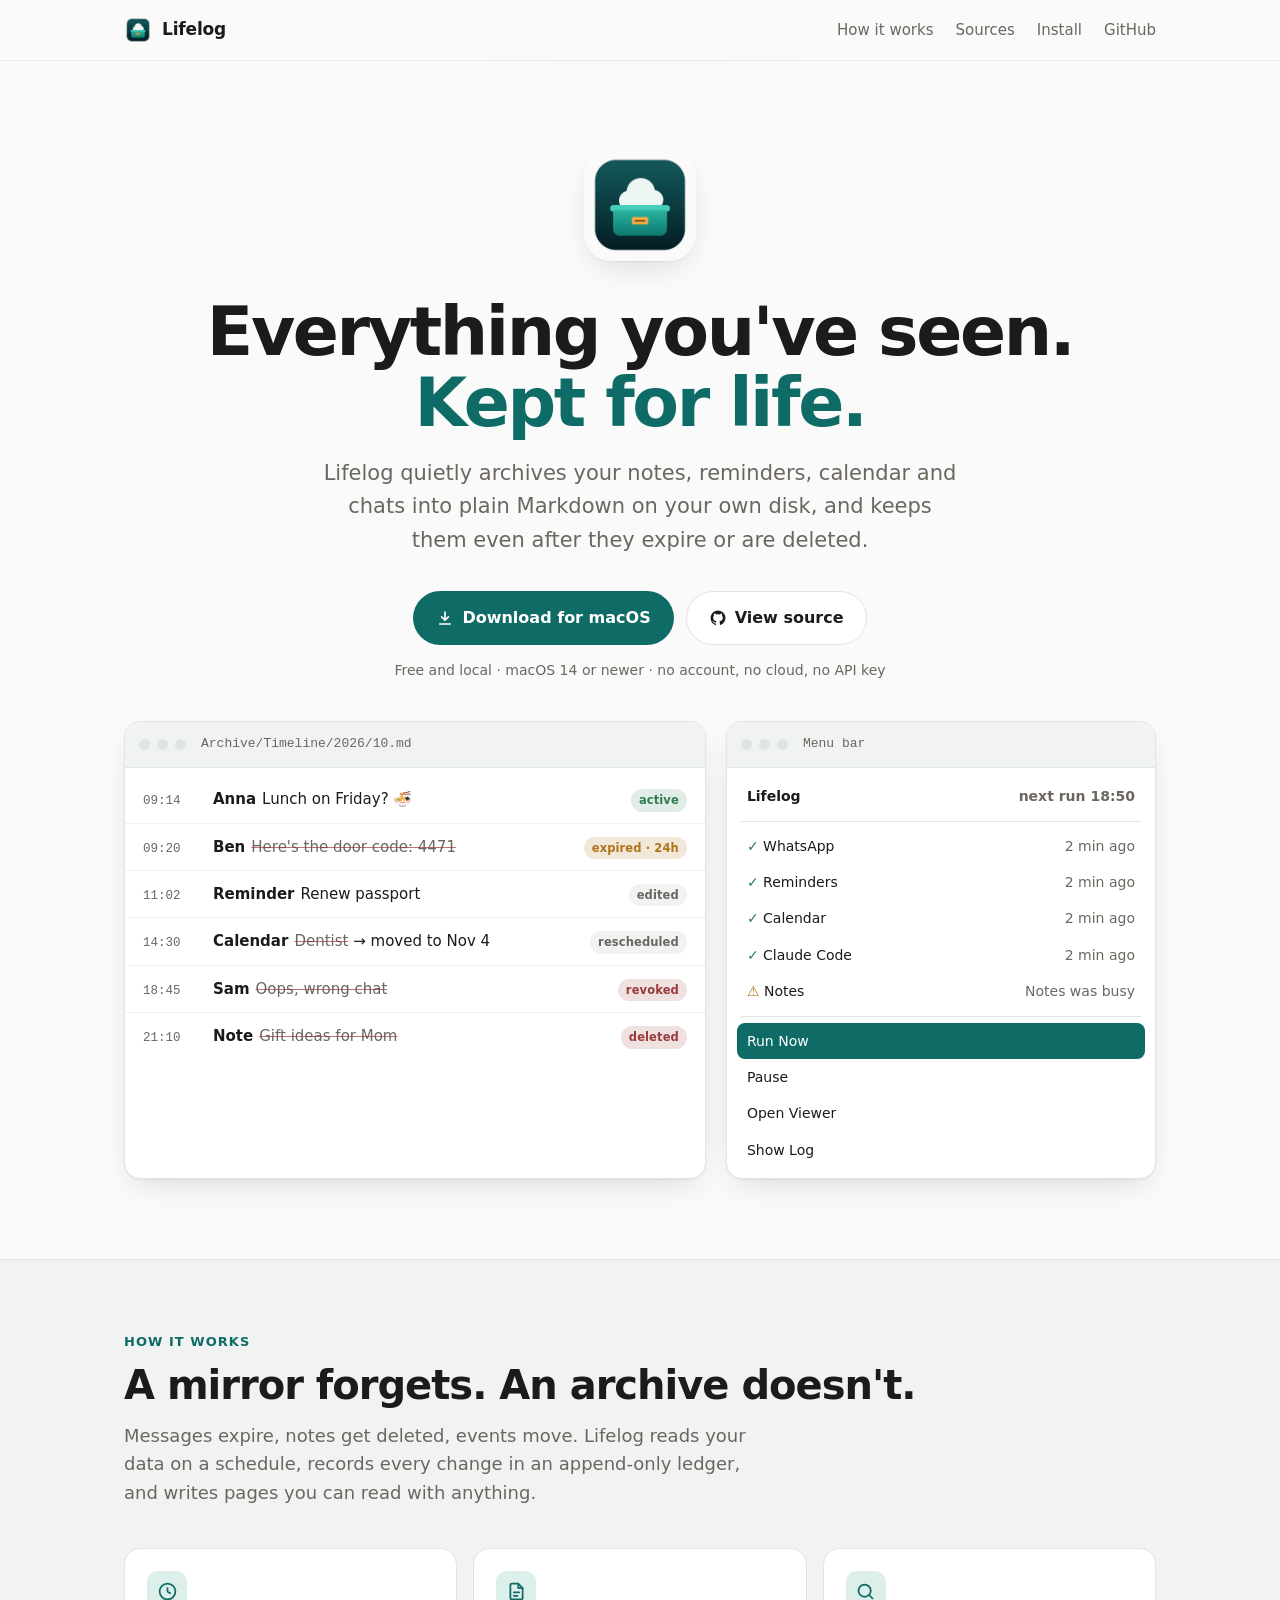
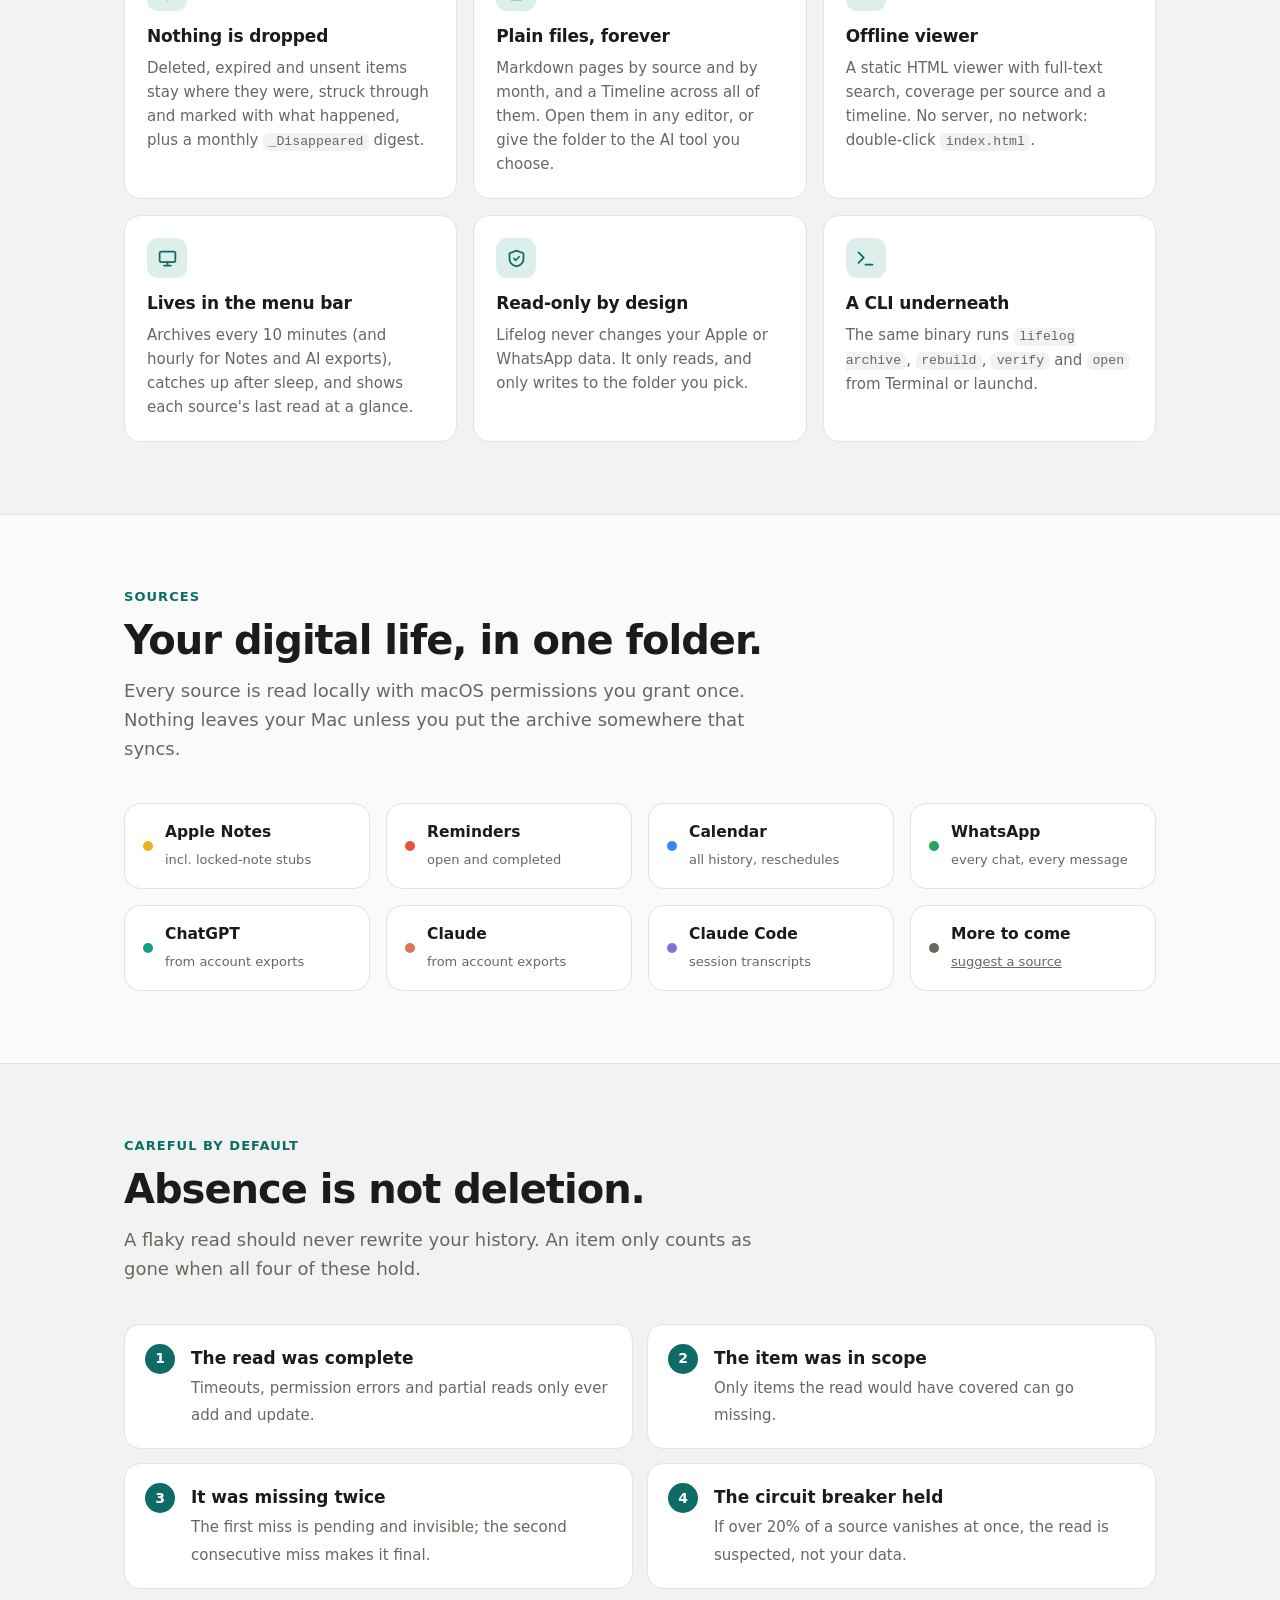
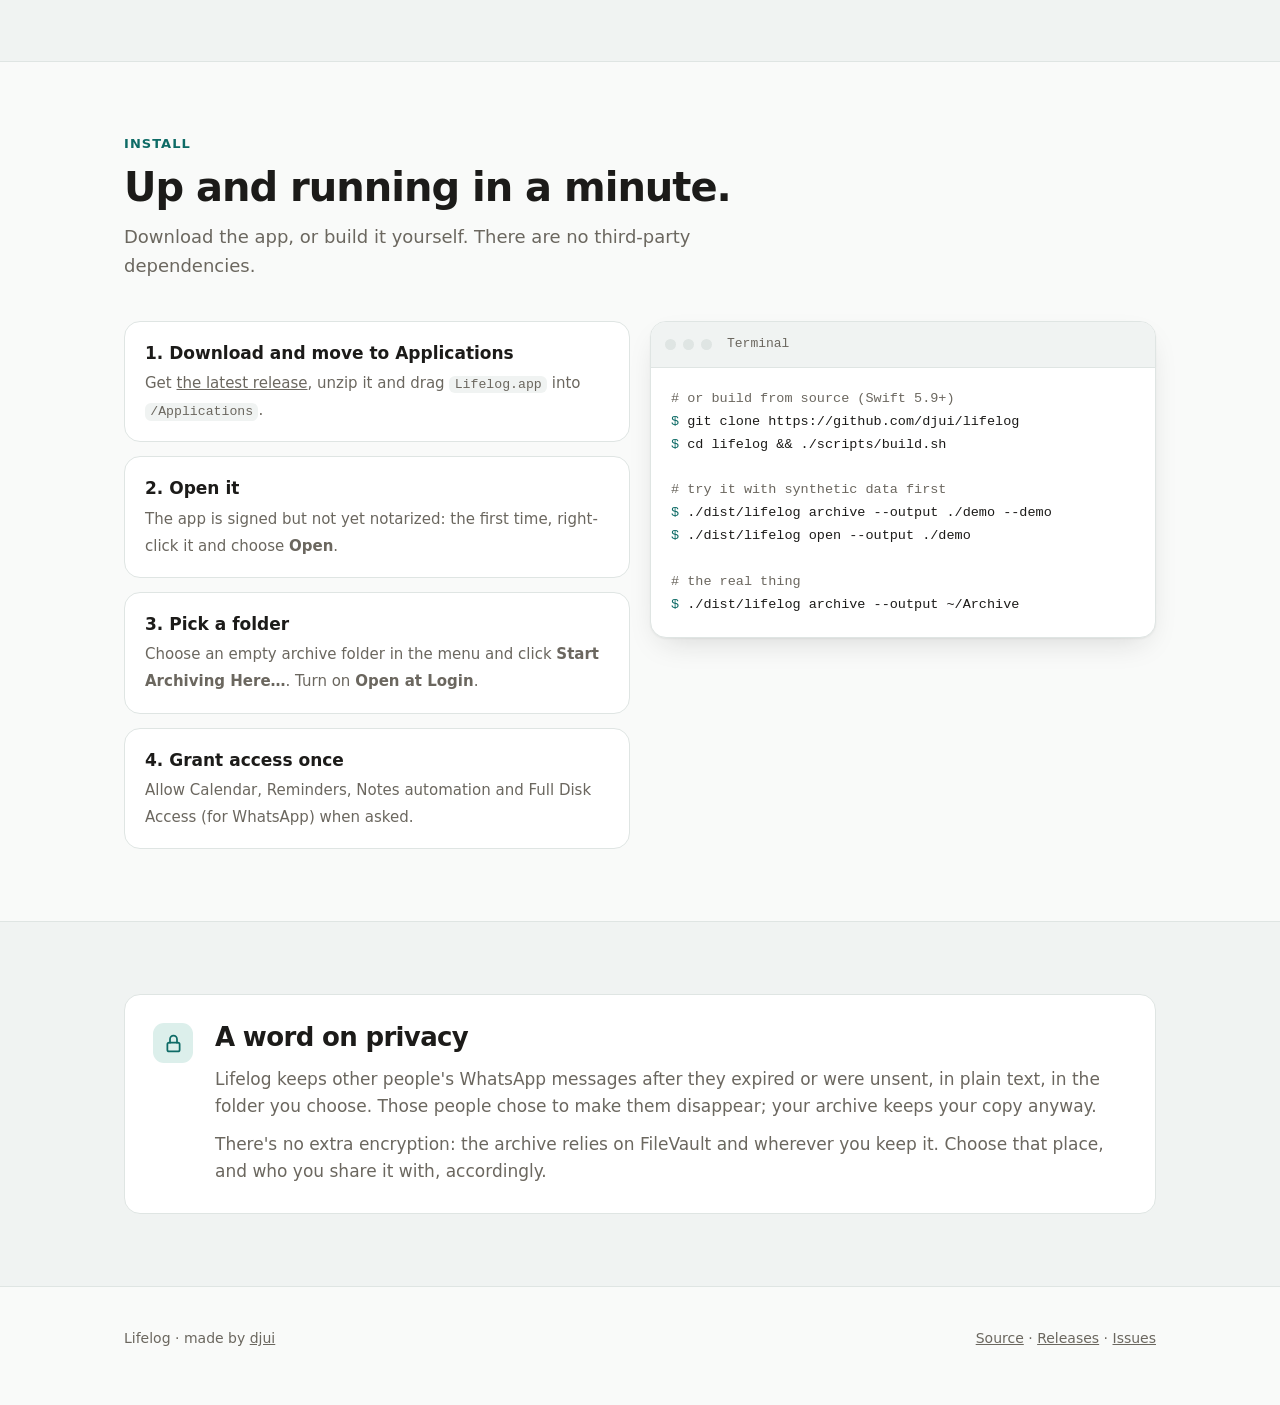
==== docs/index.html @ 2d78db06 "Add a landing page for GitHub Pages A single static page in docs/ (served by Pages from main /docs):" ====
<!doctype html>
<html lang="en">
<head>
<meta charset="utf-8">
<meta name="viewport" content="width=device-width, initial-scale=1">
<title>Lifelog — a lifelong archive of your Mac</title>
<meta name="description" content="Lifelog keeps a local, read-only, lifelong archive of your Apple Notes, Reminders, Calendar, WhatsApp chats, ChatGPT and Claude exports, and Claude Code transcripts, as Markdown plus an offline viewer.">
<meta property="og:title" content="Lifelog">
<meta property="og:description" content="A local, read-only, lifelong archive of your notes, reminders, calendar and chats. Nothing is dropped.">
<meta property="og:image" content="https://djui.github.io/lifelog/icon.png">
<link rel="icon" href="icon.png">
<style>
:root {
  --bg: #f9faf9;
  --surface: #ffffff;
  --surface-2: #f0f3f2;
  --text: #1c1b19;
  --muted: #6b675f;
  --line: #dfe5e3;
  --accent: #0e6b66;
  --accent-ink: #ffffff;
  --accent-soft: #dcefeb;
  --ok: #2f7d4f;
  --warn: #b0731a;
  --gone: #9a3b3b;
  --shadow: 0 1px 2px rgb(28 27 25 / .05), 0 12px 32px -12px rgb(28 27 25 / .18);
  --radius: 16px;
  --mono: ui-monospace, "SF Mono", SFMono-Regular, Menlo, monospace;
}
@media (prefers-color-scheme: dark) {
  :root {
    --bg: #121110;
    --surface: #1b1a18;
    --surface-2: #23211e;
    --text: #f1eee8;
    --muted: #a39e94;
    --line: #2f2c28;
    --accent: #5cc8bb;
    --accent-ink: #062320;
    --accent-soft: #14302d;
    --ok: #6cc28f;
    --warn: #e2a94f;
    --gone: #e58a8a;
    --shadow: 0 1px 2px rgb(0 0 0 / .4), 0 16px 40px -16px rgb(0 0 0 / .7);
  }
}
* { box-sizing: border-box; }
html { -webkit-text-size-adjust: 100%; }
body {
  margin: 0;
  background: var(--bg);
  color: var(--text);
  font: 17px/1.6 -apple-system, BlinkMacSystemFont, "SF Pro Text", "Inter", system-ui, sans-serif;
  -webkit-font-smoothing: antialiased;
}
a { color: inherit; }
.wrap { max-width: 1080px; margin: 0 auto; padding: 0 24px; }
code { font-family: var(--mono); font-size: .88em; background: var(--surface-2); padding: .1em .4em; border-radius: 6px; }

/* Nav */
nav { position: sticky; top: 0; z-index: 10; backdrop-filter: saturate(1.4) blur(14px); -webkit-backdrop-filter: saturate(1.4) blur(14px); background: color-mix(in srgb, var(--bg) 78%, transparent); border-bottom: 1px solid color-mix(in srgb, var(--line) 60%, transparent); }
nav .wrap { display: flex; align-items: center; justify-content: space-between; height: 60px; }
.brand { display: flex; align-items: center; gap: 10px; font-weight: 650; text-decoration: none; letter-spacing: -.01em; }
.brand img { width: 28px; height: 28px; border-radius: 7px; }
nav .links { display: flex; gap: 22px; font-size: 15px; }
nav .links a { color: var(--muted); text-decoration: none; }
nav .links a:hover { color: var(--text); }

/* Hero */
.hero { padding: 88px 0 56px; text-align: center; position: relative; overflow: hidden; }
.hero::before { content: ""; position: absolute; inset: -40% -20% auto; height: 120%; background: radial-gradient(60% 50% at 50% 0%, var(--accent-soft), transparent 70%); z-index: -1; }
.hero .icon { width: 112px; height: 112px; border-radius: 26px; box-shadow: var(--shadow); }
h1 { font-size: clamp(40px, 7vw, 68px); line-height: 1.04; letter-spacing: -.035em; margin: 28px 0 18px; font-weight: 720; }
h1 em { font-style: normal; color: var(--accent); }
.lede { font-size: clamp(18px, 2.2vw, 21px); color: var(--muted); max-width: 640px; margin: 0 auto 34px; }
.cta { display: flex; gap: 12px; justify-content: center; flex-wrap: wrap; }
.btn { display: inline-flex; align-items: center; gap: 8px; padding: 13px 22px; border-radius: 999px; font-weight: 600; font-size: 16px; text-decoration: none; border: 1px solid var(--line); background: var(--surface); transition: transform .15s ease, box-shadow .15s ease; }
.btn:hover { transform: translateY(-1px); box-shadow: var(--shadow); }
.btn.primary { background: var(--accent); color: var(--accent-ink); border-color: transparent; }
.btn svg { width: 18px; height: 18px; }
.fine { margin-top: 14px; font-size: 14px; color: var(--muted); }

/* Showcase */
.showcase { display: grid; grid-template-columns: 1.15fr .85fr; gap: 20px; margin: 40px 0 24px; text-align: left; }
.card { background: var(--surface); border: 1px solid var(--line); border-radius: var(--radius); box-shadow: var(--shadow); overflow: hidden; }
.card .bar { display: flex; gap: 7px; align-items: center; padding: 12px 14px; border-bottom: 1px solid var(--line); background: var(--surface-2); font-size: 13px; color: var(--muted); }
.card .bar i { width: 11px; height: 11px; border-radius: 50%; background: var(--line); display: inline-block; }
.card .bar span { margin-left: 8px; font-family: var(--mono); }
.timeline { padding: 8px 0; }
.item { display: grid; grid-template-columns: 58px 1fr auto; gap: 12px; align-items: baseline; padding: 11px 18px; border-bottom: 1px solid color-mix(in srgb, var(--line) 55%, transparent); font-size: 15px; }
.item:last-child { border-bottom: 0; }
.item time { font-family: var(--mono); font-size: 12.5px; color: var(--muted); }
.item .who { font-weight: 600; margin-right: 6px; }
.item .gone { text-decoration: line-through; text-decoration-color: color-mix(in srgb, var(--gone) 70%, transparent); color: var(--muted); }
.tag { font-size: 11.5px; font-weight: 600; padding: 2px 8px; border-radius: 999px; white-space: nowrap; letter-spacing: .01em; }
.tag.active { background: color-mix(in srgb, var(--ok) 15%, transparent); color: var(--ok); }
.tag.expired { background: color-mix(in srgb, var(--warn) 16%, transparent); color: var(--warn); }
.tag.deleted, .tag.revoked { background: color-mix(in srgb, var(--gone) 15%, transparent); color: var(--gone); }
.tag.edited { background: var(--surface-2); color: var(--muted); }

.menu { padding: 10px; font-size: 14px; }
.menu .row { display: flex; justify-content: space-between; gap: 12px; padding: 7px 10px; border-radius: 8px; }
.menu .row.head { font-weight: 600; }
.menu .row.sel { background: var(--accent); color: var(--accent-ink); }
.menu .row .dim { color: var(--muted); }
.menu .row.sel .dim { color: inherit; opacity: .8; }
.menu hr { border: 0; border-top: 1px solid var(--line); margin: 6px 4px; }
.ok { color: var(--ok); } .warn { color: var(--warn); }

/* Sections */
section { padding: 72px 0; scroll-margin-top: 60px; }
section.alt { background: var(--surface-2); border-block: 1px solid var(--line); }
.eyebrow { font-size: 13px; font-weight: 650; letter-spacing: .08em; text-transform: uppercase; color: var(--accent); margin: 0 0 10px; }
h2 { font-size: clamp(28px, 4vw, 40px); line-height: 1.12; letter-spacing: -.025em; margin: 0 0 14px; font-weight: 700; }
.sub { color: var(--muted); max-width: 640px; margin: 0 0 40px; font-size: 18px; }
.grid { display: grid; gap: 16px; }
.grid.three { grid-template-columns: repeat(3, 1fr); }
.grid.four { grid-template-columns: repeat(4, 1fr); }
.tile { background: var(--surface); border: 1px solid var(--line); border-radius: var(--radius); padding: 22px; }
.tile h3 { margin: 12px 0 6px; font-size: 17px; letter-spacing: -.01em; }
.tile p { margin: 0; color: var(--muted); font-size: 15px; }
.glyph { width: 40px; height: 40px; border-radius: 11px; display: grid; place-items: center; background: var(--accent-soft); color: var(--accent); }
.glyph svg { width: 21px; height: 21px; }
.source { display: flex; align-items: center; gap: 12px; padding: 16px 18px; }
.source .dot { width: 10px; height: 10px; border-radius: 50%; flex: none; }
.source b { font-weight: 600; font-size: 15.5px; display: block; }
.source small { color: var(--muted); font-size: 13px; }

.rules { counter-reset: r; display: grid; gap: 14px; grid-template-columns: repeat(2, 1fr); }
.rule { position: relative; padding: 20px 22px 20px 66px; background: var(--surface); border: 1px solid var(--line); border-radius: var(--radius); }
.rule::before { counter-increment: r; content: counter(r); position: absolute; left: 20px; top: 19px; width: 30px; height: 30px; border-radius: 50%; background: var(--accent); color: var(--accent-ink); display: grid; place-items: center; font-weight: 700; font-size: 14px; }
.rule b { display: block; margin-bottom: 2px; }
.rule span { color: var(--muted); font-size: 15px; }

.install { display: grid; grid-template-columns: 1fr 1fr; gap: 20px; align-items: start; }
.steps { margin: 0; padding: 0; list-style: none; display: grid; gap: 14px; }
.steps li { background: var(--surface); border: 1px solid var(--line); border-radius: var(--radius); padding: 18px 20px; }
.steps li > b { display: block; margin-bottom: 2px; }
.steps li span { color: var(--muted); font-size: 15px; }
pre { margin: 0; padding: 20px; overflow-x: auto; font: 13.5px/1.7 var(--mono); color: var(--text); }
pre .c { color: var(--muted); }
pre .p { color: var(--accent); user-select: none; }

.privacy { display: grid; grid-template-columns: auto 1fr; gap: 22px; align-items: start; background: var(--surface); border: 1px solid var(--line); border-radius: var(--radius); padding: 28px; }
.privacy p { margin: 0 0 10px; color: var(--muted); }
.privacy p:last-child { margin: 0; }

footer { padding: 40px 0 56px; color: var(--muted); font-size: 14px; }
footer .wrap { display: flex; justify-content: space-between; gap: 16px; flex-wrap: wrap; }
footer a { color: var(--muted); }

@media (max-width: 880px) {
  .showcase, .install, .rules { grid-template-columns: 1fr; }
  .grid.three { grid-template-columns: 1fr 1fr; }
  .grid.four { grid-template-columns: 1fr 1fr; }
}
@media (max-width: 560px) {
  .wrap { padding: 0 16px; }
  nav .links a:not(.gh) { display: none; }
  .hero { padding: 56px 0 32px; }
  .grid.three, .grid.four { grid-template-columns: 1fr; }
  .item { grid-template-columns: 48px 1fr; }
  .item .tag { grid-column: 2; justify-self: start; }
  .privacy { grid-template-columns: 1fr; }
  section { padding: 56px 0; }
}
@media (prefers-reduced-motion: reduce) { .btn { transition: none; } }
</style>
</head>
<body>

<nav>
  <div class="wrap">
    <a class="brand" href="#"><img src="icon.png" alt="">Lifelog</a>
    <div class="links">
      <a href="#how">How it works</a>
      <a href="#sources">Sources</a>
      <a href="#install">Install</a>
      <a class="gh" href="https://github.com/djui/lifelog">GitHub</a>
    </div>
  </div>
</nav>

<header class="hero">
  <div class="wrap">
    <img class="icon" src="icon.png" alt="Lifelog app icon">
    <h1>Everything you've seen.<br><em>Kept for life.</em></h1>
    <p class="lede">Lifelog quietly archives your notes, reminders, calendar and chats into plain Markdown on your own disk, and keeps them even after they expire or are deleted.</p>
    <div class="cta">
      <a class="btn primary" href="https://github.com/djui/lifelog/releases/latest">
        <svg viewBox="0 0 24 24" fill="none" stroke="currentColor" stroke-width="2.2" stroke-linecap="round" stroke-linejoin="round"><path d="M12 4v11m0 0-4.5-4.5M12 15l4.5-4.5M5 20h14"/></svg>
        Download for macOS
      </a>
      <a class="btn" href="https://github.com/djui/lifelog">
        <svg viewBox="0 0 24 24" fill="currentColor"><path d="M12 2a10 10 0 0 0-3.16 19.49c.5.09.68-.22.68-.48v-1.7c-2.78.6-3.37-1.34-3.37-1.34-.46-1.16-1.11-1.47-1.11-1.47-.9-.62.07-.6.07-.6 1 .07 1.53 1.03 1.53 1.03.9 1.52 2.34 1.08 2.91.83.09-.65.35-1.09.63-1.34-2.22-.25-4.55-1.11-4.55-4.94 0-1.09.39-1.98 1.03-2.68-.1-.25-.45-1.27.1-2.64 0 0 .84-.27 2.75 1.02a9.5 9.5 0 0 1 5 0c1.91-1.3 2.75-1.02 2.75-1.02.55 1.37.2 2.39.1 2.64.64.7 1.03 1.59 1.03 2.68 0 3.84-2.34 4.68-4.57 4.93.36.31.68.92.68 1.85v2.74c0 .27.18.58.69.48A10 10 0 0 0 12 2Z"/></svg>
        View source
      </a>
    </div>
    <p class="fine">Free and local · macOS 14 or newer · no account, no cloud, no API key</p>

    <div class="showcase">
      <div class="card" aria-label="Example archive timeline">
        <div class="bar"><i></i><i></i><i></i><span>Archive/Timeline/2026/10.md</span></div>
        <div class="timeline">
          <div class="item"><time>09:14</time><div><span class="who">Anna</span>Lunch on Friday? 🍜</div><span class="tag active">active</span></div>
          <div class="item"><time>09:20</time><div><span class="who">Ben</span><span class="gone">Here's the door code: 4471</span></div><span class="tag expired">expired · 24h</span></div>
          <div class="item"><time>11:02</time><div><span class="who">Reminder</span>Renew passport</div><span class="tag edited">edited</span></div>
          <div class="item"><time>14:30</time><div><span class="who">Calendar</span><span class="gone">Dentist</span> → moved to Nov 4</div><span class="tag edited">rescheduled</span></div>
          <div class="item"><time>18:45</time><div><span class="who">Sam</span><span class="gone">Oops, wrong chat</span></div><span class="tag revoked">revoked</span></div>
          <div class="item"><time>21:10</time><div><span class="who">Note</span><span class="gone">Gift ideas for Mom</span></div><span class="tag deleted">deleted</span></div>
        </div>
      </div>
      <div class="card" aria-label="Example menu bar menu">
        <div class="bar"><i></i><i></i><i></i><span>Menu bar</span></div>
        <div class="menu">
          <div class="row head"><span>Lifelog</span><span class="dim">next run 18:50</span></div>
          <hr>
          <div class="row"><span><span class="ok">✓</span> WhatsApp</span><span class="dim">2 min ago</span></div>
          <div class="row"><span><span class="ok">✓</span> Reminders</span><span class="dim">2 min ago</span></div>
          <div class="row"><span><span class="ok">✓</span> Calendar</span><span class="dim">2 min ago</span></div>
          <div class="row"><span><span class="ok">✓</span> Claude Code</span><span class="dim">2 min ago</span></div>
          <div class="row"><span><span class="warn">⚠</span> Notes</span><span class="dim">Notes was busy</span></div>
          <hr>
          <div class="row sel"><span>Run Now</span><span class="dim"></span></div>
          <div class="row"><span>Pause</span><span class="dim"></span></div>
          <div class="row"><span>Open Viewer</span><span class="dim"></span></div>
          <div class="row"><span>Show Log</span><span class="dim"></span></div>
        </div>
      </div>
    </div>
  </div>
</header>

<section id="how" class="alt">
  <div class="wrap">
    <p class="eyebrow">How it works</p>
    <h2>A mirror forgets. An archive doesn't.</h2>
    <p class="sub">Messages expire, notes get deleted, events move. Lifelog reads your data on a schedule, records every change in an append-only ledger, and writes pages you can read with anything.</p>
    <div class="grid three">
      <div class="tile">
        <div class="glyph"><svg viewBox="0 0 24 24" fill="none" stroke="currentColor" stroke-width="2" stroke-linecap="round" stroke-linejoin="round"><path d="M12 8v4l3 2"/><circle cx="12" cy="12" r="9"/></svg></div>
        <h3>Nothing is dropped</h3>
        <p>Deleted, expired and unsent items stay where they were, struck through and marked with what happened, plus a monthly <code>_Disappeared</code> digest.</p>
      </div>
      <div class="tile">
        <div class="glyph"><svg viewBox="0 0 24 24" fill="none" stroke="currentColor" stroke-width="2" stroke-linecap="round" stroke-linejoin="round"><path d="M14 3H7a2 2 0 0 0-2 2v14a2 2 0 0 0 2 2h10a2 2 0 0 0 2-2V8z"/><path d="M14 3v5h5M9 13h6M9 17h4"/></svg></div>
        <h3>Plain files, forever</h3>
        <p>Markdown pages by source and by month, and a Timeline across all of them. Open them in any editor, or give the folder to the AI tool you choose.</p>
      </div>
      <div class="tile">
        <div class="glyph"><svg viewBox="0 0 24 24" fill="none" stroke="currentColor" stroke-width="2" stroke-linecap="round" stroke-linejoin="round"><circle cx="11" cy="11" r="7"/><path d="m20 20-3.5-3.5"/></svg></div>
        <h3>Offline viewer</h3>
        <p>A static HTML viewer with full-text search, coverage per source and a timeline. No server, no network: double-click <code>index.html</code>.</p>
      </div>
      <div class="tile">
        <div class="glyph"><svg viewBox="0 0 24 24" fill="none" stroke="currentColor" stroke-width="2" stroke-linecap="round" stroke-linejoin="round"><rect x="3" y="4" width="18" height="12" rx="2"/><path d="M8 20h8M12 16v4"/></svg></div>
        <h3>Lives in the menu bar</h3>
        <p>Archives every 10 minutes (and hourly for Notes and AI exports), catches up after sleep, and shows each source's last read at a glance.</p>
      </div>
      <div class="tile">
        <div class="glyph"><svg viewBox="0 0 24 24" fill="none" stroke="currentColor" stroke-width="2" stroke-linecap="round" stroke-linejoin="round"><path d="M12 3 4 6v6c0 5 3.5 8 8 9 4.5-1 8-4 8-9V6z"/><path d="m9 12 2 2 4-4"/></svg></div>
        <h3>Read-only by design</h3>
        <p>Lifelog never changes your Apple or WhatsApp data. It only reads, and only writes to the folder you pick.</p>
      </div>
      <div class="tile">
        <div class="glyph"><svg viewBox="0 0 24 24" fill="none" stroke="currentColor" stroke-width="2" stroke-linecap="round" stroke-linejoin="round"><path d="m4 17 6-6-6-6M12 19h8"/></svg></div>
        <h3>A CLI underneath</h3>
        <p>The same binary runs <code>lifelog archive</code>, <code>rebuild</code>, <code>verify</code> and <code>open</code> from Terminal or launchd.</p>
      </div>
    </div>
  </div>
</section>

<section id="sources">
  <div class="wrap">
    <p class="eyebrow">Sources</p>
    <h2>Your digital life, in one folder.</h2>
    <p class="sub">Every source is read locally with macOS permissions you grant once. Nothing leaves your Mac unless you put the archive somewhere that syncs.</p>
    <div class="grid four">
      <div class="tile source"><span class="dot" style="background:#e6b422"></span><div><b>Apple Notes</b><small>incl. locked-note stubs</small></div></div>
      <div class="tile source"><span class="dot" style="background:#e5533d"></span><div><b>Reminders</b><small>open and completed</small></div></div>
      <div class="tile source"><span class="dot" style="background:#3b82f6"></span><div><b>Calendar</b><small>all history, reschedules</small></div></div>
      <div class="tile source"><span class="dot" style="background:#25a35a"></span><div><b>WhatsApp</b><small>every chat, every message</small></div></div>
      <div class="tile source"><span class="dot" style="background:#10a37f"></span><div><b>ChatGPT</b><small>from account exports</small></div></div>
      <div class="tile source"><span class="dot" style="background:#d97757"></span><div><b>Claude</b><small>from account exports</small></div></div>
      <div class="tile source"><span class="dot" style="background:#8b6fd6"></span><div><b>Claude Code</b><small>session transcripts</small></div></div>
      <div class="tile source"><span class="dot" style="background:var(--muted)"></span><div><b>More to come</b><small><a href="https://github.com/djui/lifelog/issues">suggest a source</a></small></div></div>
    </div>
  </div>
</section>

<section class="alt">
  <div class="wrap">
    <p class="eyebrow">Careful by default</p>
    <h2>Absence is not deletion.</h2>
    <p class="sub">A flaky read should never rewrite your history. An item only counts as gone when all four of these hold.</p>
    <div class="rules">
      <div class="rule"><b>The read was complete</b><span>Timeouts, permission errors and partial reads only ever add and update.</span></div>
      <div class="rule"><b>The item was in scope</b><span>Only items the read would have covered can go missing.</span></div>
      <div class="rule"><b>It was missing twice</b><span>The first miss is pending and invisible; the second consecutive miss makes it final.</span></div>
      <div class="rule"><b>The circuit breaker held</b><span>If over 20% of a source vanishes at once, the read is suspected, not your data.</span></div>
    </div>
  </div>
</section>

<section id="install">
  <div class="wrap">
    <p class="eyebrow">Install</p>
    <h2>Up and running in a minute.</h2>
    <p class="sub">Download the app, or build it yourself. There are no third-party dependencies.</p>
    <div class="install">
      <ol class="steps">
        <li><b>1. Download and move to Applications</b><span>Get <a href="https://github.com/djui/lifelog/releases/latest">the latest release</a>, unzip it and drag <code>Lifelog.app</code> into <code>/Applications</code>.</span></li>
        <li><b>2. Open it</b><span>The app is signed but not yet notarized: the first time, right-click it and choose <b>Open</b>.</span></li>
        <li><b>3. Pick a folder</b><span>Choose an empty archive folder in the menu and click <b>Start Archiving Here…</b>. Turn on <b>Open at Login</b>.</span></li>
        <li><b>4. Grant access once</b><span>Allow Calendar, Reminders, Notes automation and Full Disk Access (for WhatsApp) when asked.</span></li>
      </ol>
      <div class="card">
        <div class="bar"><i></i><i></i><i></i><span>Terminal</span></div>
<pre><span class="c"># or build from source (Swift 5.9+)</span>
<span class="p">$ </span>git clone https://github.com/djui/lifelog
<span class="p">$ </span>cd lifelog && ./scripts/build.sh

<span class="c"># try it with synthetic data first</span>
<span class="p">$ </span>./dist/lifelog archive --output ./demo --demo
<span class="p">$ </span>./dist/lifelog open --output ./demo

<span class="c"># the real thing</span>
<span class="p">$ </span>./dist/lifelog archive --output ~/Archive</pre>
      </div>
    </div>
  </div>
</section>

<section class="alt">
  <div class="wrap">
    <div class="privacy">
      <div class="glyph"><svg viewBox="0 0 24 24" fill="none" stroke="currentColor" stroke-width="2" stroke-linecap="round" stroke-linejoin="round"><rect x="5" y="11" width="14" height="10" rx="2"/><path d="M8 11V7a4 4 0 0 1 8 0v4"/></svg></div>
      <div>
        <h2 style="font-size:26px">A word on privacy</h2>
        <p>Lifelog keeps other people's WhatsApp messages after they expired or were unsent, in plain text, in the folder you choose. Those people chose to make them disappear; your archive keeps your copy anyway.</p>
        <p>There's no extra encryption: the archive relies on FileVault and wherever you keep it. Choose that place, and who you share it with, accordingly.</p>
      </div>
    </div>
  </div>
</section>

<footer>
  <div class="wrap">
    <span>Lifelog · made by <a href="https://github.com/djui">djui</a></span>
    <span><a href="https://github.com/djui/lifelog">Source</a> · <a href="https://github.com/djui/lifelog/releases">Releases</a> · <a href="https://github.com/djui/lifelog/issues">Issues</a></span>
  </div>
</footer>

</body>
</html>
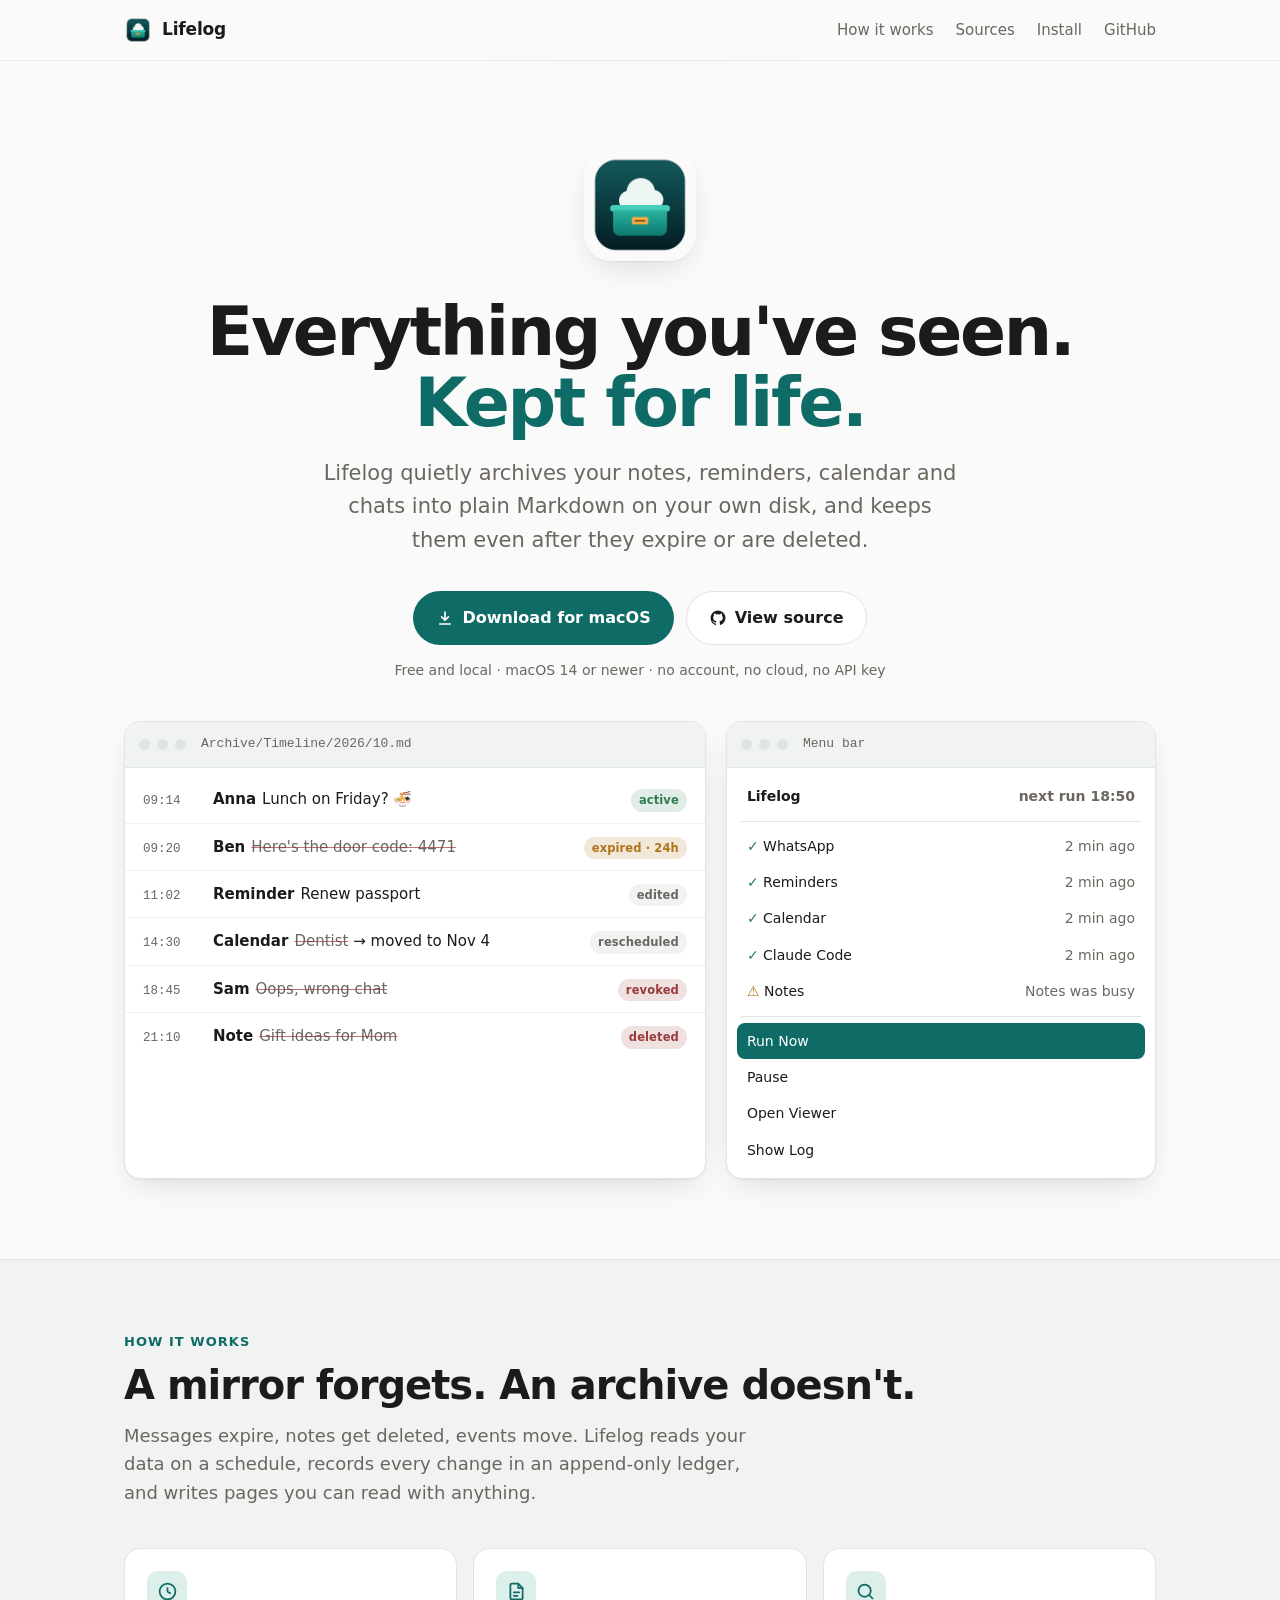
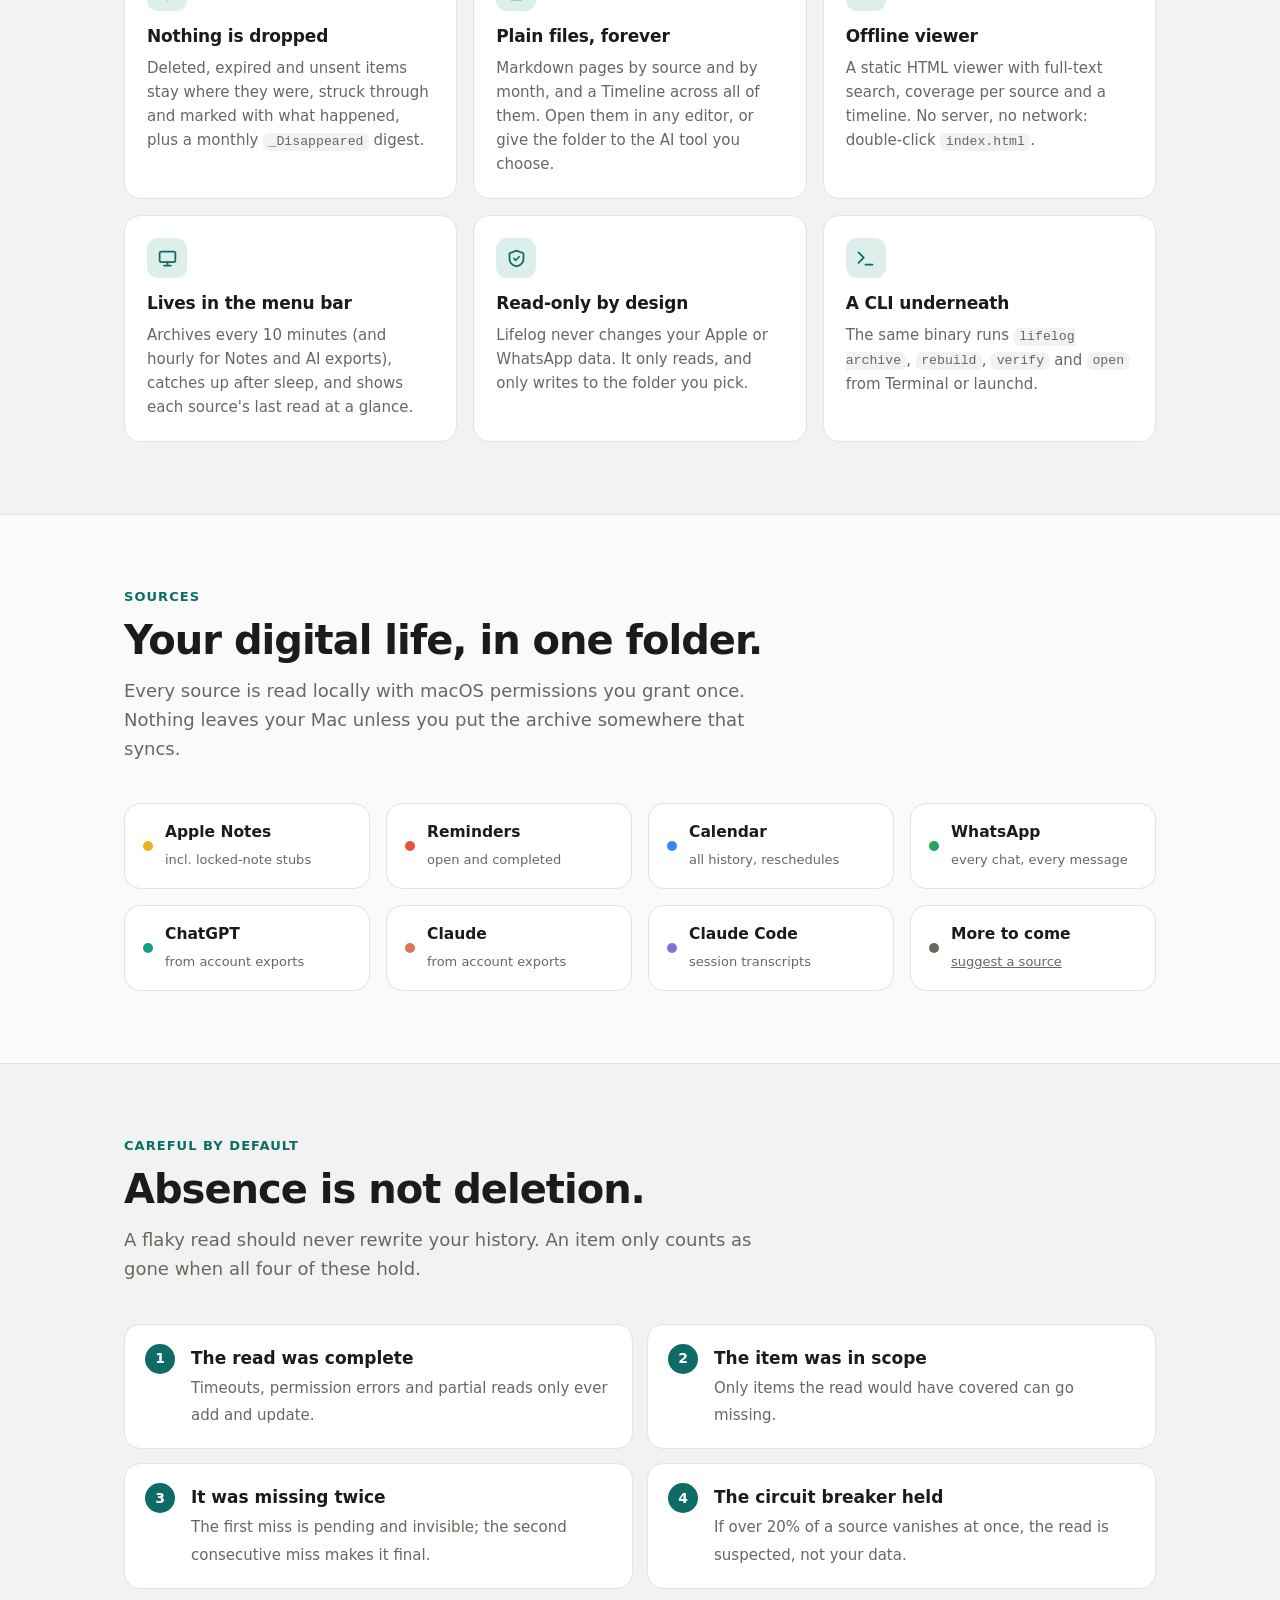
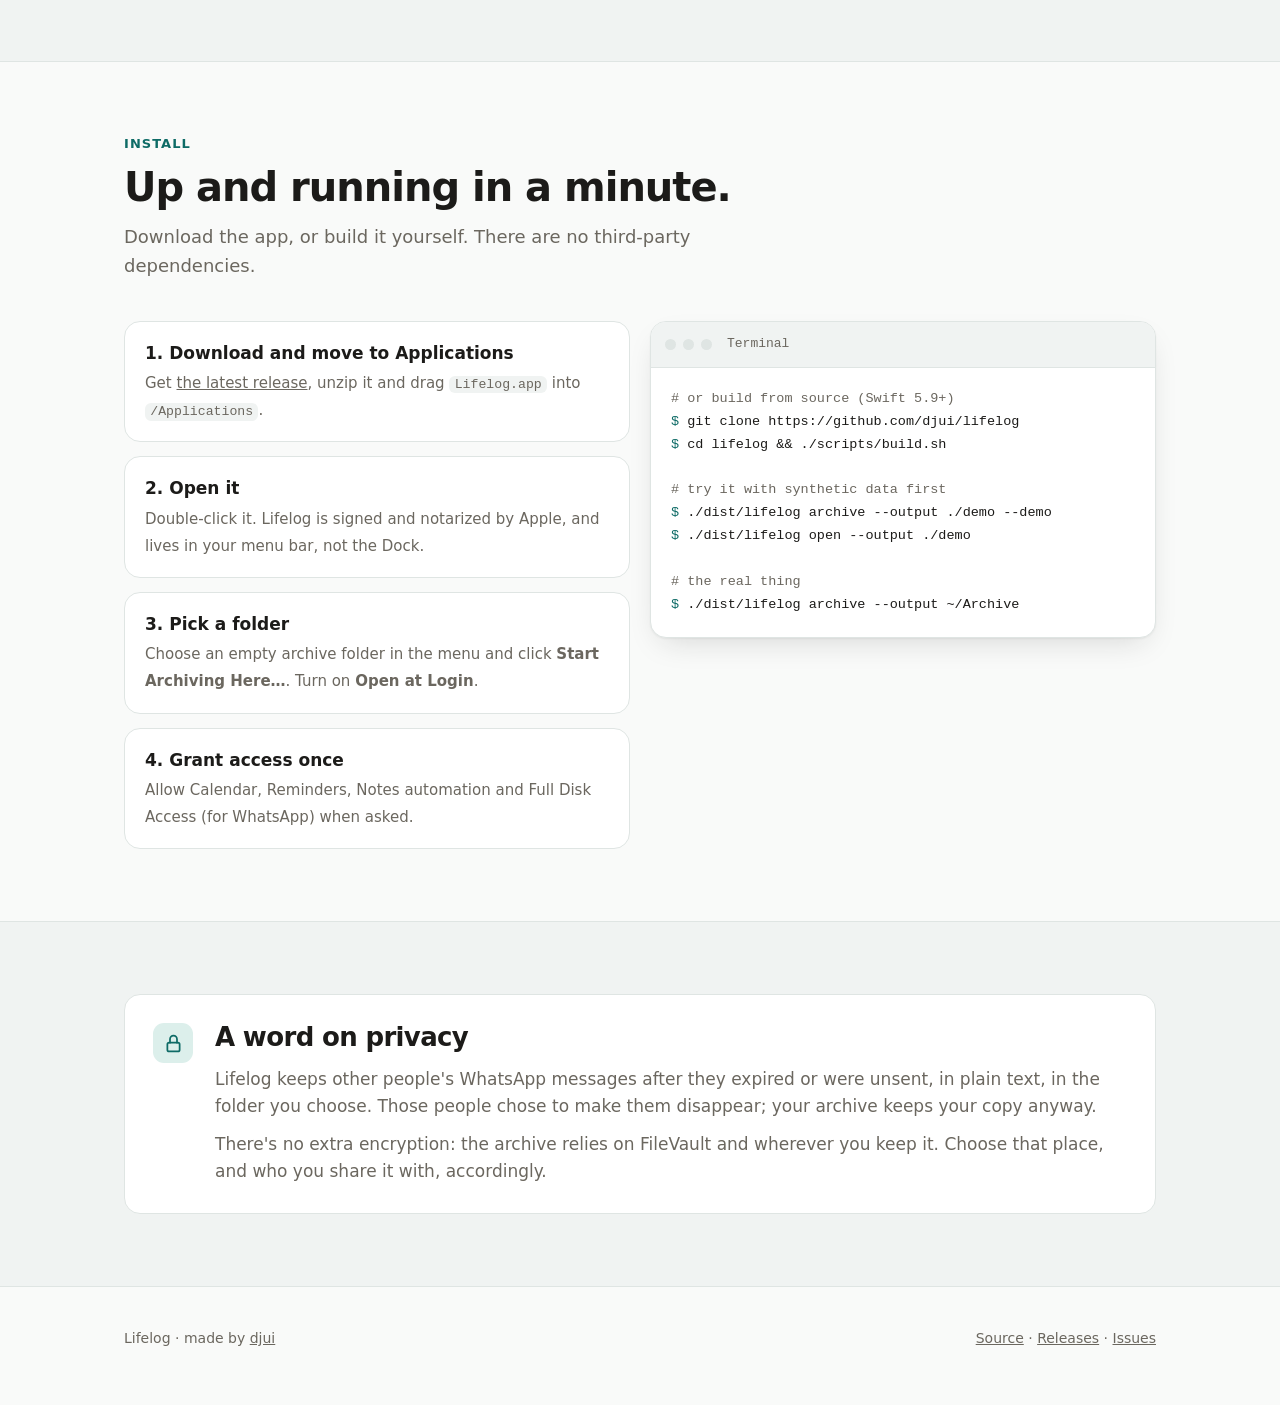
==== commit 32073315: "Check the signing authority correctly, and drop the right-click step codesign -dv prints Authority l" ====
--- a/docs/index.html
+++ b/docs/index.html
@@ -311,7 +311,7 @@
     <div class="install">
       <ol class="steps">
         <li><b>1. Download and move to Applications</b><span>Get <a href="https://github.com/djui/lifelog/releases/latest">the latest release</a>, unzip it and drag <code>Lifelog.app</code> into <code>/Applications</code>.</span></li>
-        <li><b>2. Open it</b><span>The app is signed but not yet notarized: the first time, right-click it and choose <b>Open</b>.</span></li>
+        <li><b>2. Open it</b><span>Double-click it. Lifelog is signed and notarized by Apple, and lives in your menu bar, not the Dock.</span></li>
         <li><b>3. Pick a folder</b><span>Choose an empty archive folder in the menu and click <b>Start Archiving Here…</b>. Turn on <b>Open at Login</b>.</span></li>
         <li><b>4. Grant access once</b><span>Allow Calendar, Reminders, Notes automation and Full Disk Access (for WhatsApp) when asked.</span></li>
       </ol>
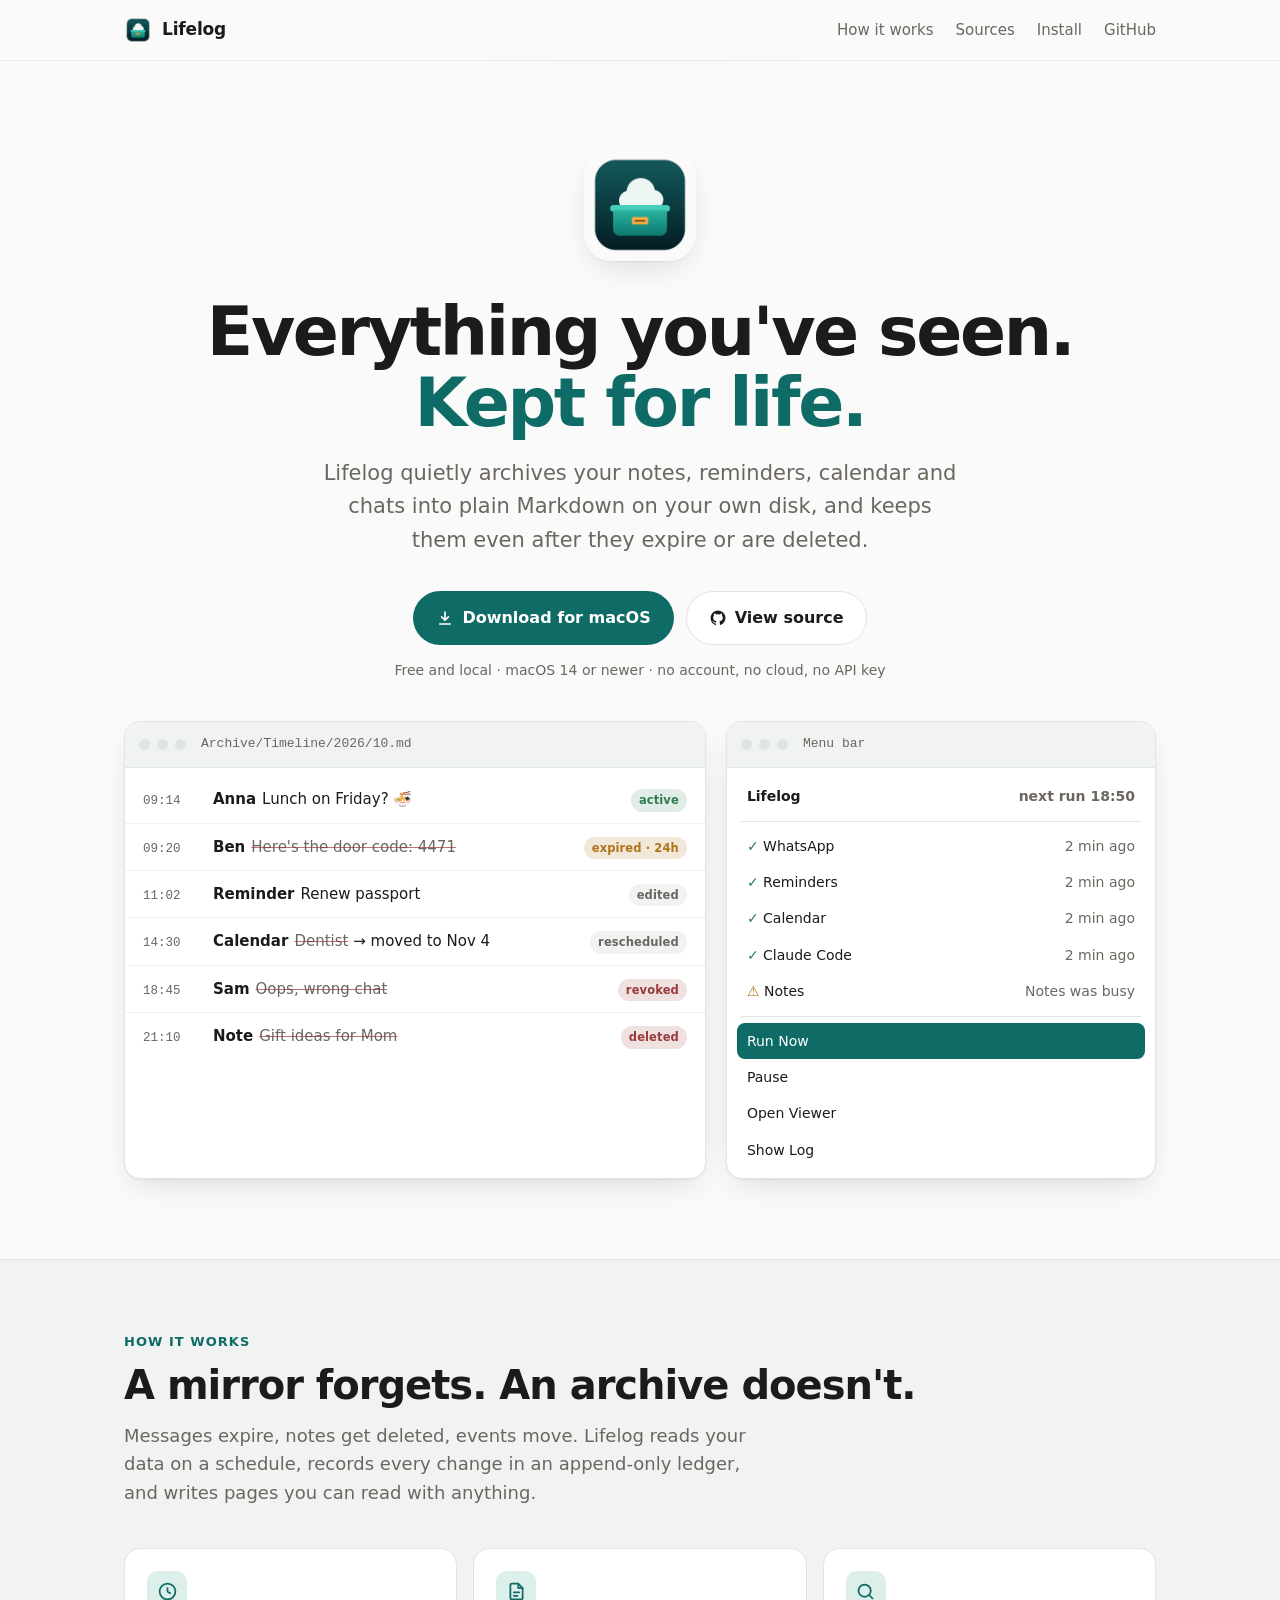
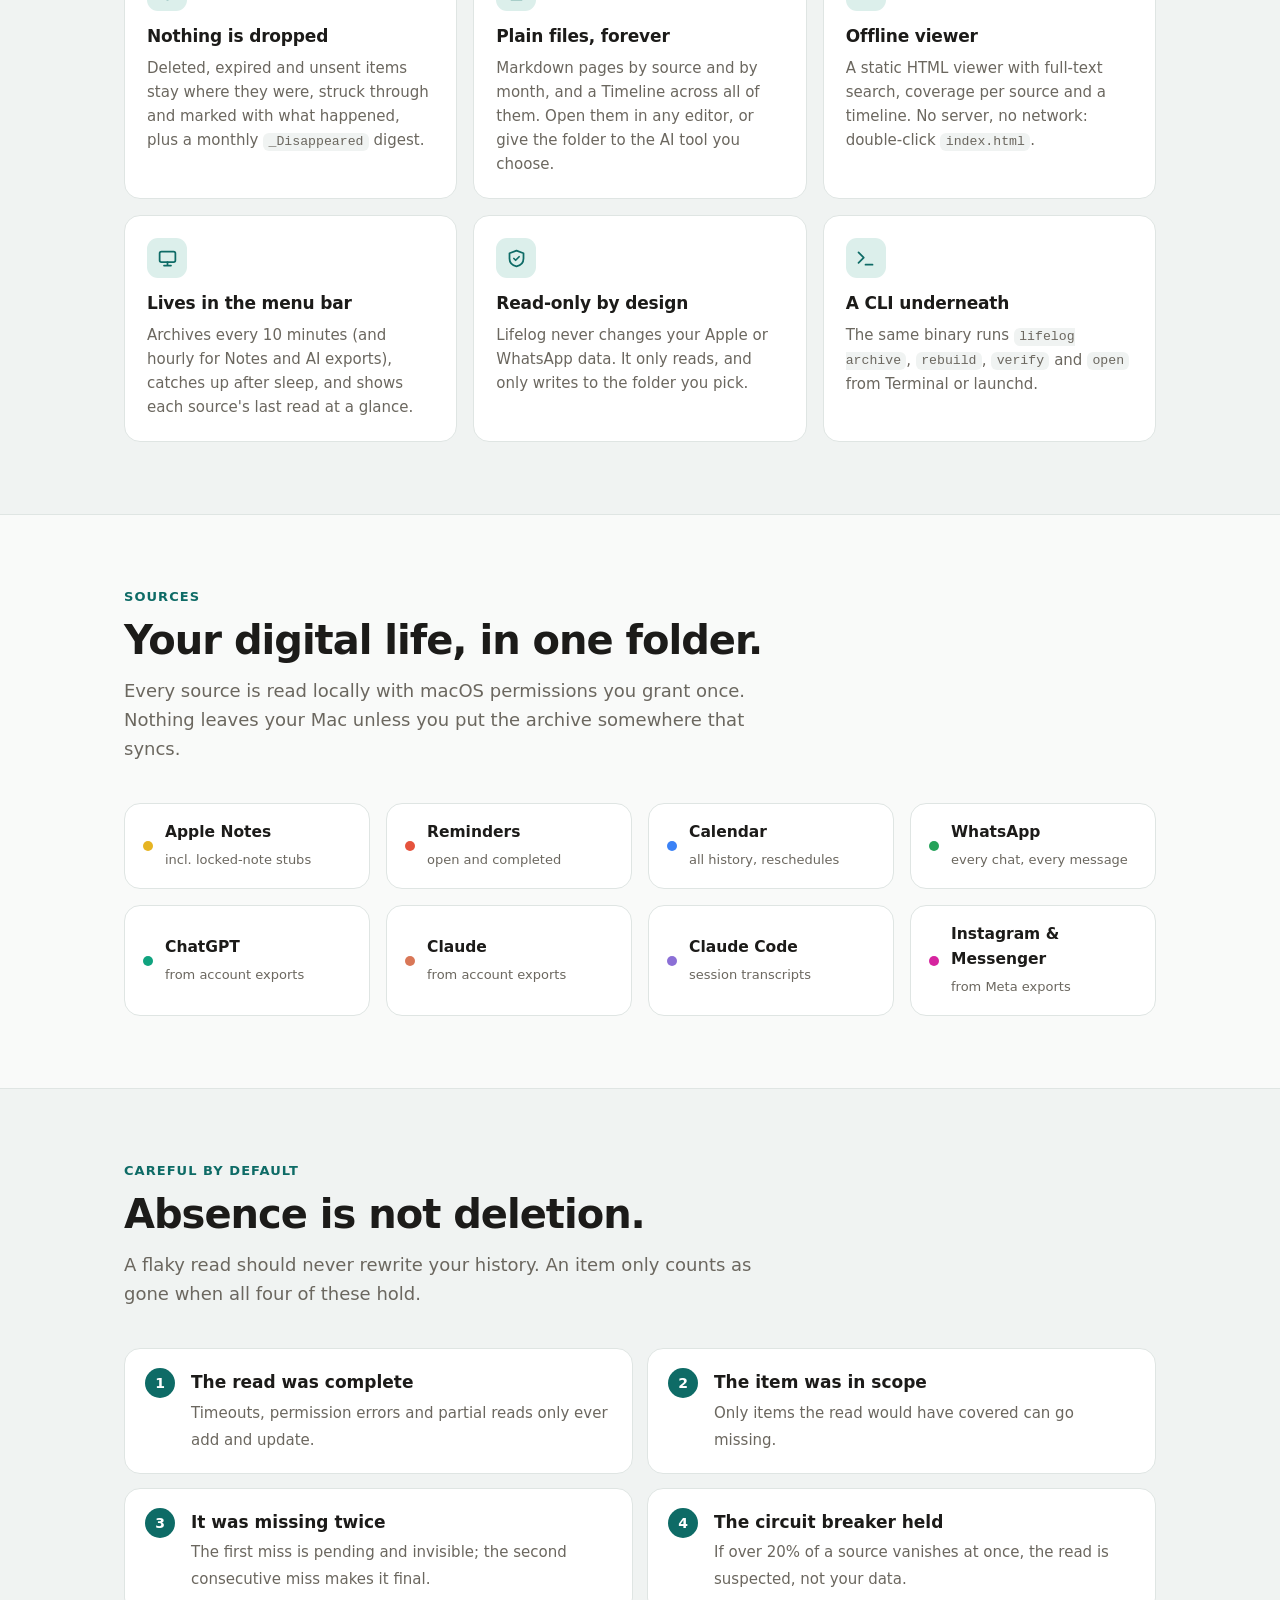
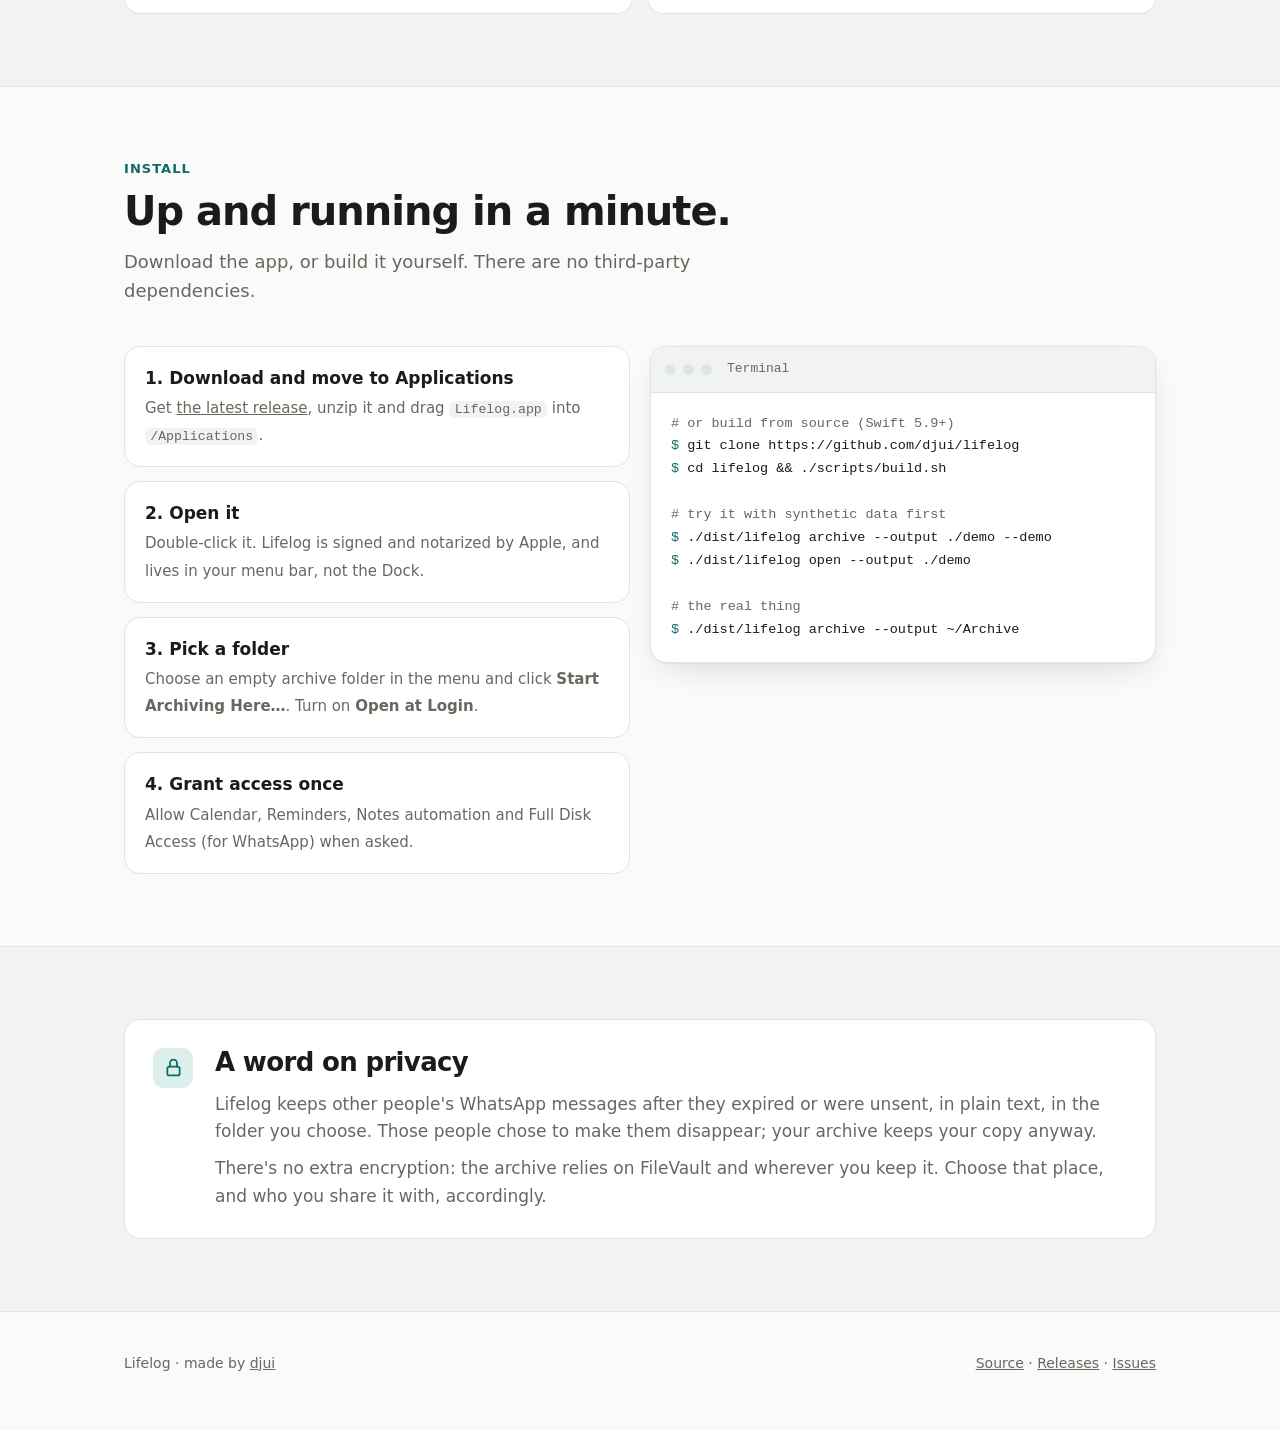
==== commit 934b5176: "Release 0.2.0 with Instagram and Messenger Co-Authored-By: Claude Opus 5.5 <noreply@anthropic.com>" ====
--- a/docs/index.html
+++ b/docs/index.html
@@ -4,7 +4,7 @@
 <meta charset="utf-8">
 <meta name="viewport" content="width=device-width, initial-scale=1">
 <title>Lifelog — a lifelong archive of your Mac</title>
-<meta name="description" content="Lifelog keeps a local, read-only, lifelong archive of your Apple Notes, Reminders, Calendar, WhatsApp chats, ChatGPT and Claude exports, and Claude Code transcripts, as Markdown plus an offline viewer.">
+<meta name="description" content="Lifelog keeps a local, read-only, lifelong archive of your Apple Notes, Reminders, Calendar, WhatsApp chats, Instagram and Messenger messages, ChatGPT and Claude exports, and Claude Code transcripts, as Markdown plus an offline viewer.">
 <meta property="og:title" content="Lifelog">
 <meta property="og:description" content="A local, read-only, lifelong archive of your notes, reminders, calendar and chats. Nothing is dropped.">
 <meta property="og:image" content="https://djui.github.io/lifelog/icon.png">
@@ -284,7 +284,7 @@
       <div class="tile source"><span class="dot" style="background:#10a37f"></span><div><b>ChatGPT</b><small>from account exports</small></div></div>
       <div class="tile source"><span class="dot" style="background:#d97757"></span><div><b>Claude</b><small>from account exports</small></div></div>
       <div class="tile source"><span class="dot" style="background:#8b6fd6"></span><div><b>Claude Code</b><small>session transcripts</small></div></div>
-      <div class="tile source"><span class="dot" style="background:var(--muted)"></span><div><b>More to come</b><small><a href="https://github.com/djui/lifelog/issues">suggest a source</a></small></div></div>
+      <div class="tile source"><span class="dot" style="background:#d6249f"></span><div><b>Instagram &amp; Messenger</b><small>from Meta exports</small></div></div>
     </div>
   </div>
 </section>
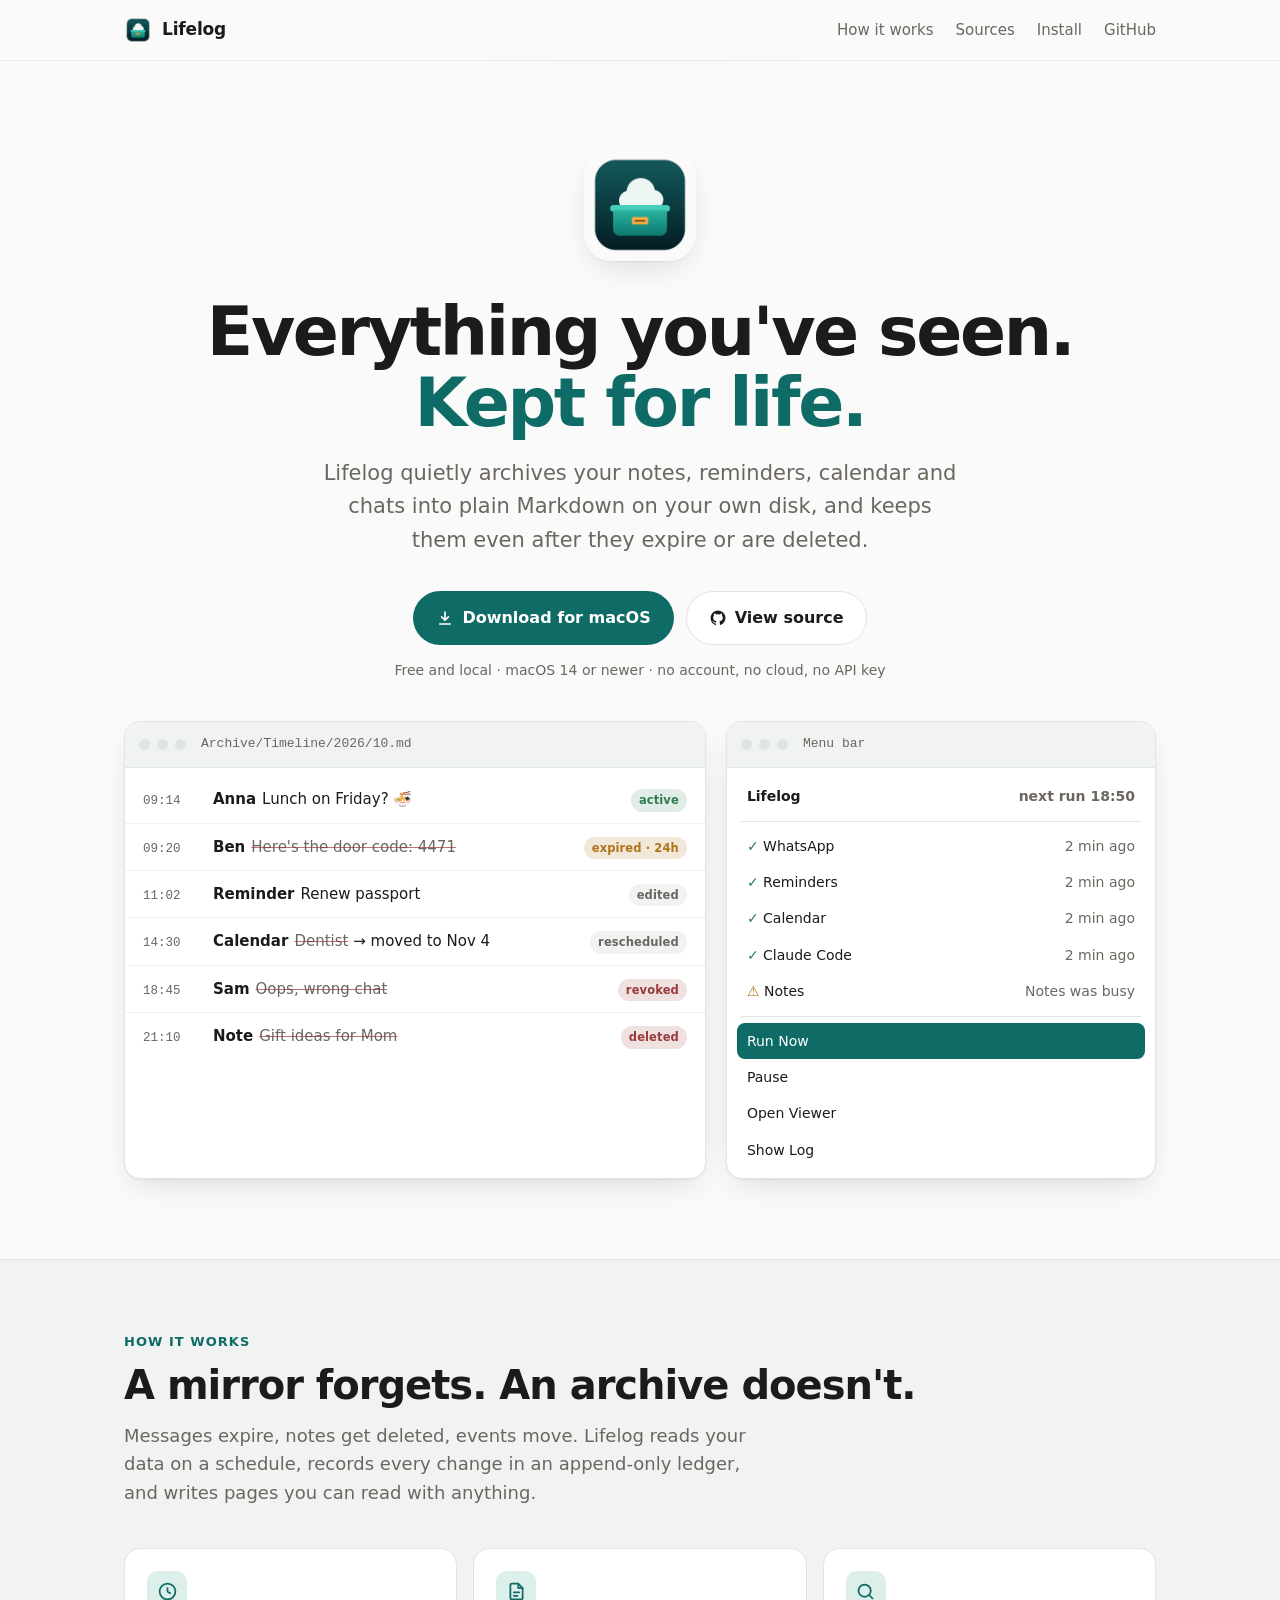
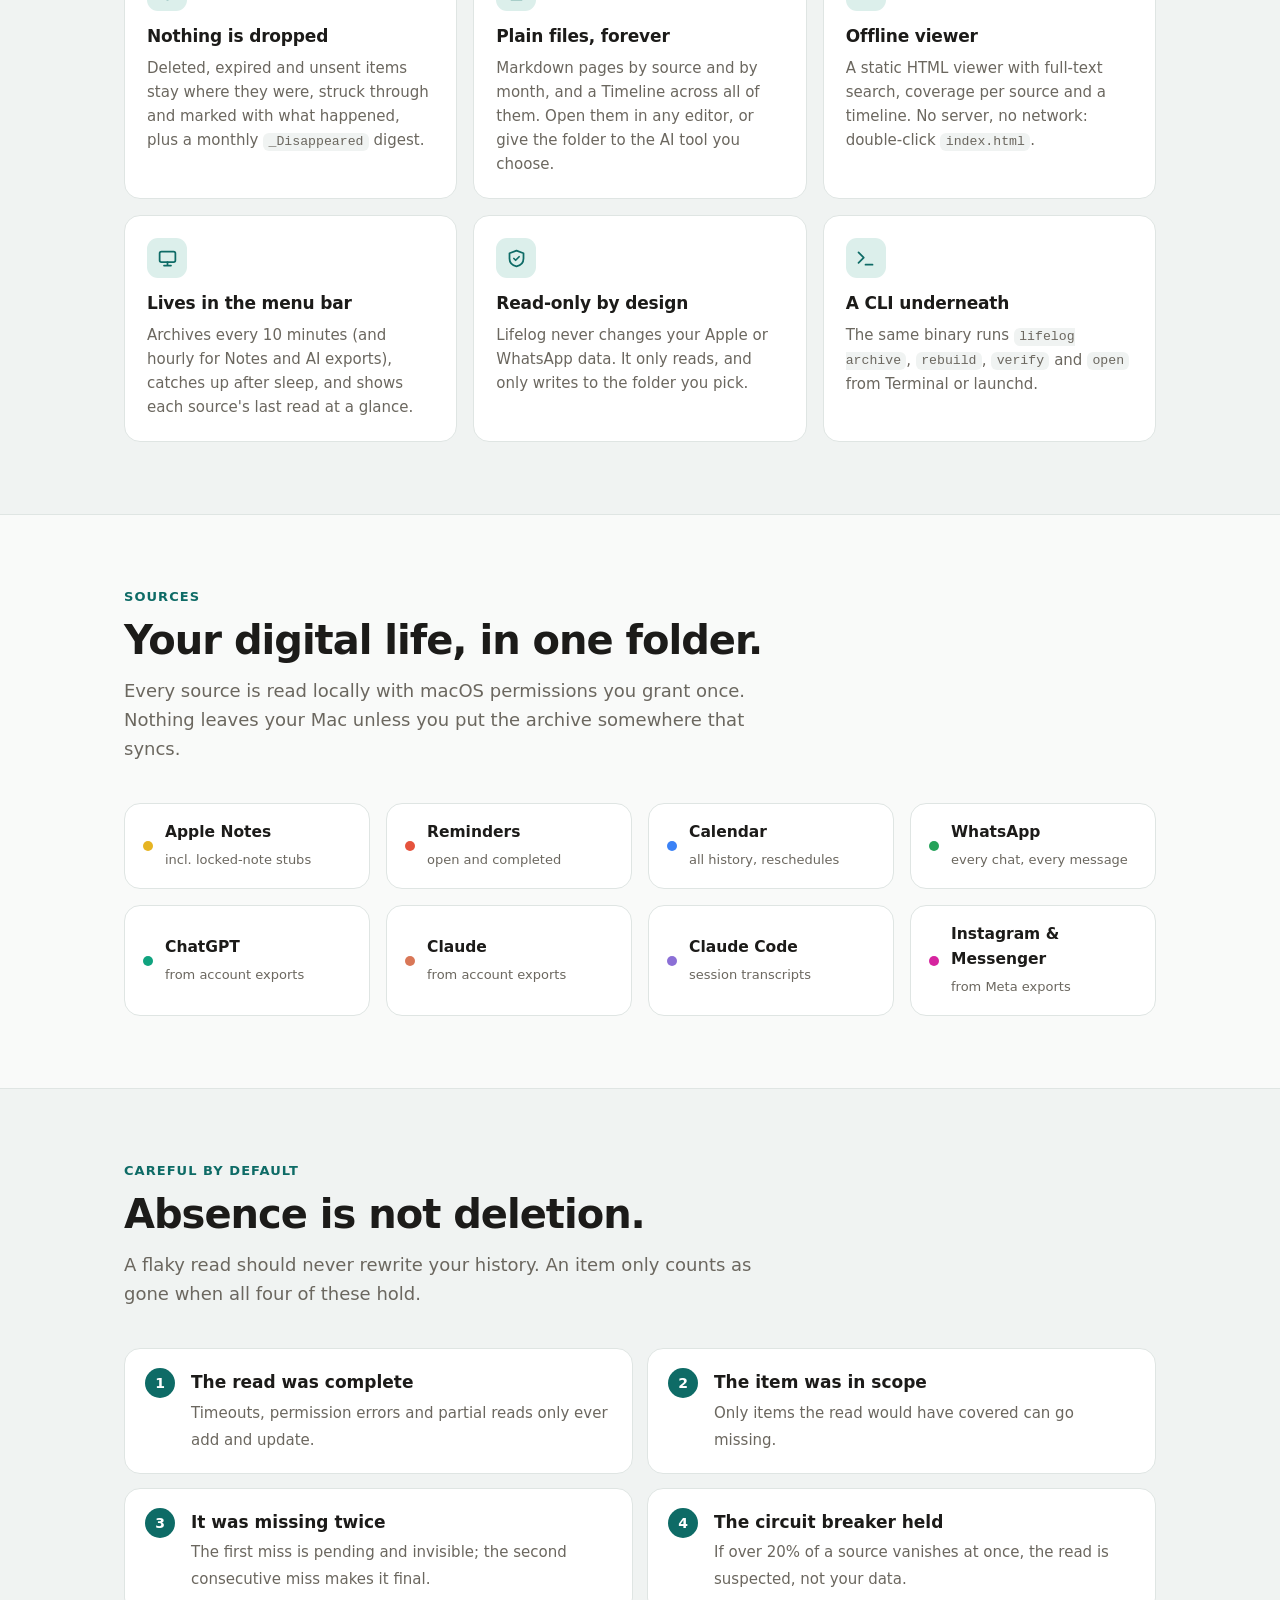
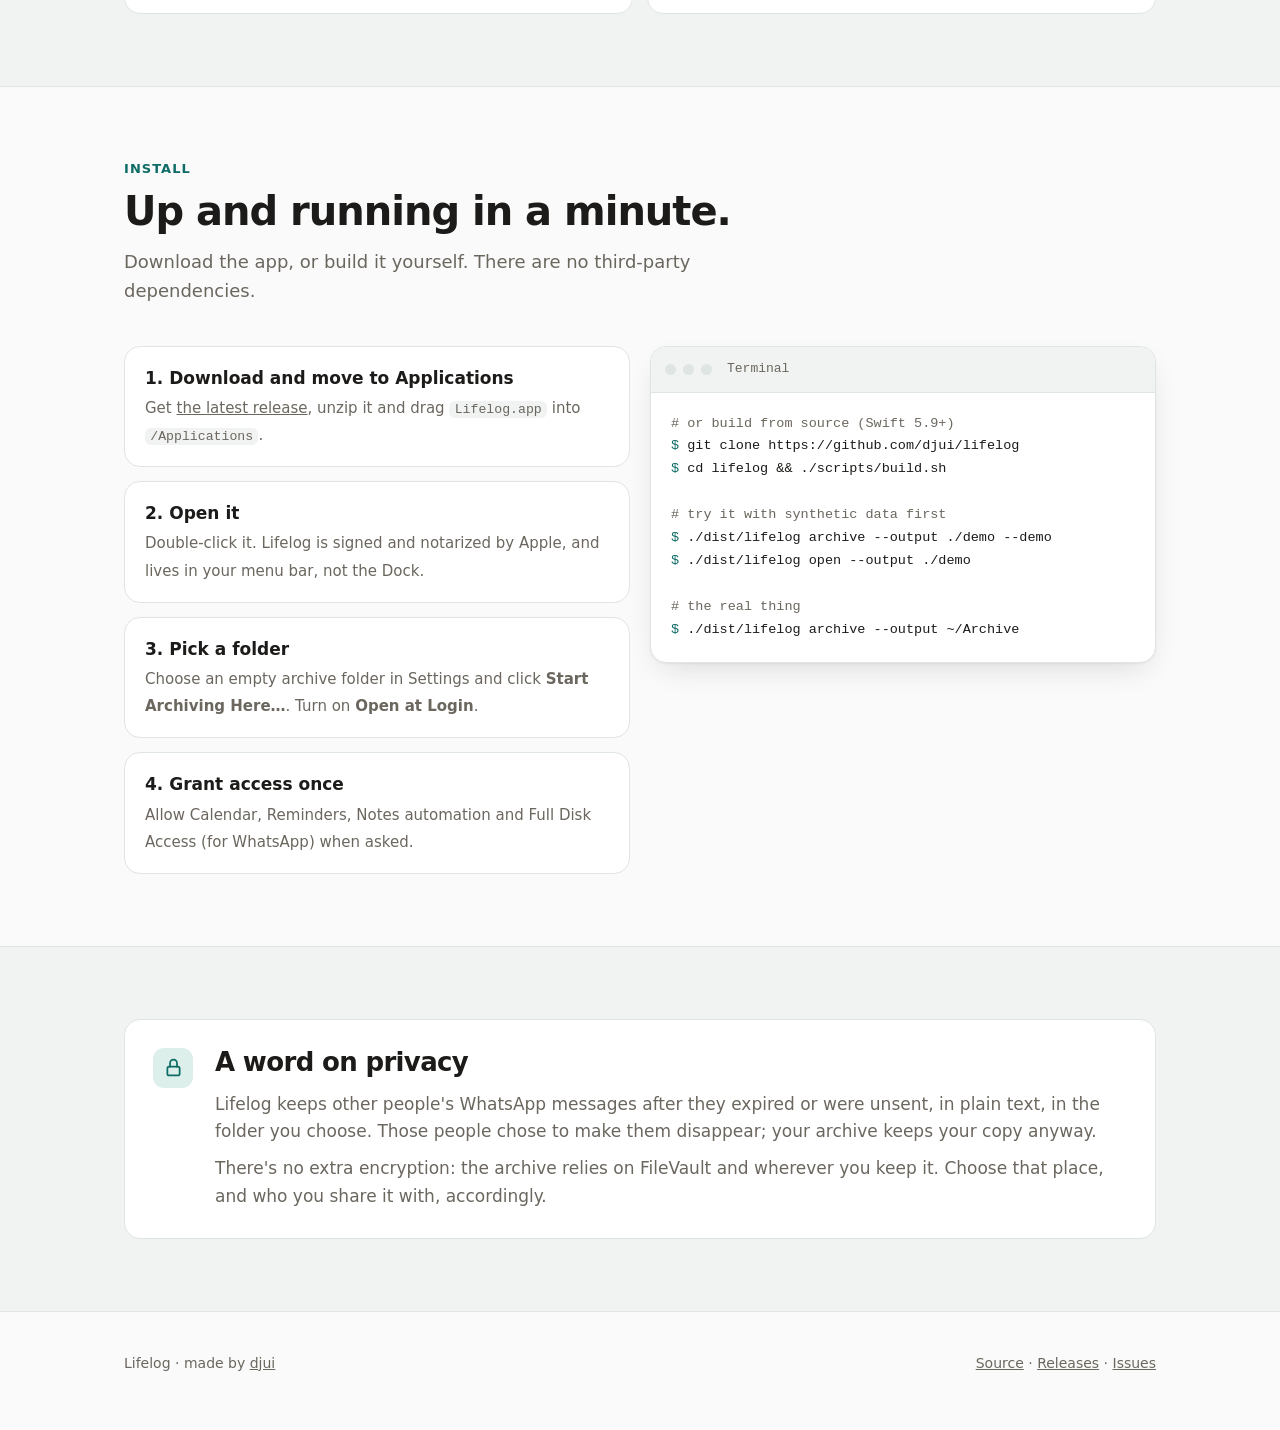
==== commit b9e6b31a: "Choose the archive folder only in Settings Remove "Choose Archive Folder…" from the menu bar menu; t" ====
--- a/docs/index.html
+++ b/docs/index.html
@@ -312,7 +312,7 @@
       <ol class="steps">
         <li><b>1. Download and move to Applications</b><span>Get <a href="https://github.com/djui/lifelog/releases/latest">the latest release</a>, unzip it and drag <code>Lifelog.app</code> into <code>/Applications</code>.</span></li>
         <li><b>2. Open it</b><span>Double-click it. Lifelog is signed and notarized by Apple, and lives in your menu bar, not the Dock.</span></li>
-        <li><b>3. Pick a folder</b><span>Choose an empty archive folder in the menu and click <b>Start Archiving Here…</b>. Turn on <b>Open at Login</b>.</span></li>
+        <li><b>3. Pick a folder</b><span>Choose an empty archive folder in Settings and click <b>Start Archiving Here…</b>. Turn on <b>Open at Login</b>.</span></li>
         <li><b>4. Grant access once</b><span>Allow Calendar, Reminders, Notes automation and Full Disk Access (for WhatsApp) when asked.</span></li>
       </ol>
       <div class="card">
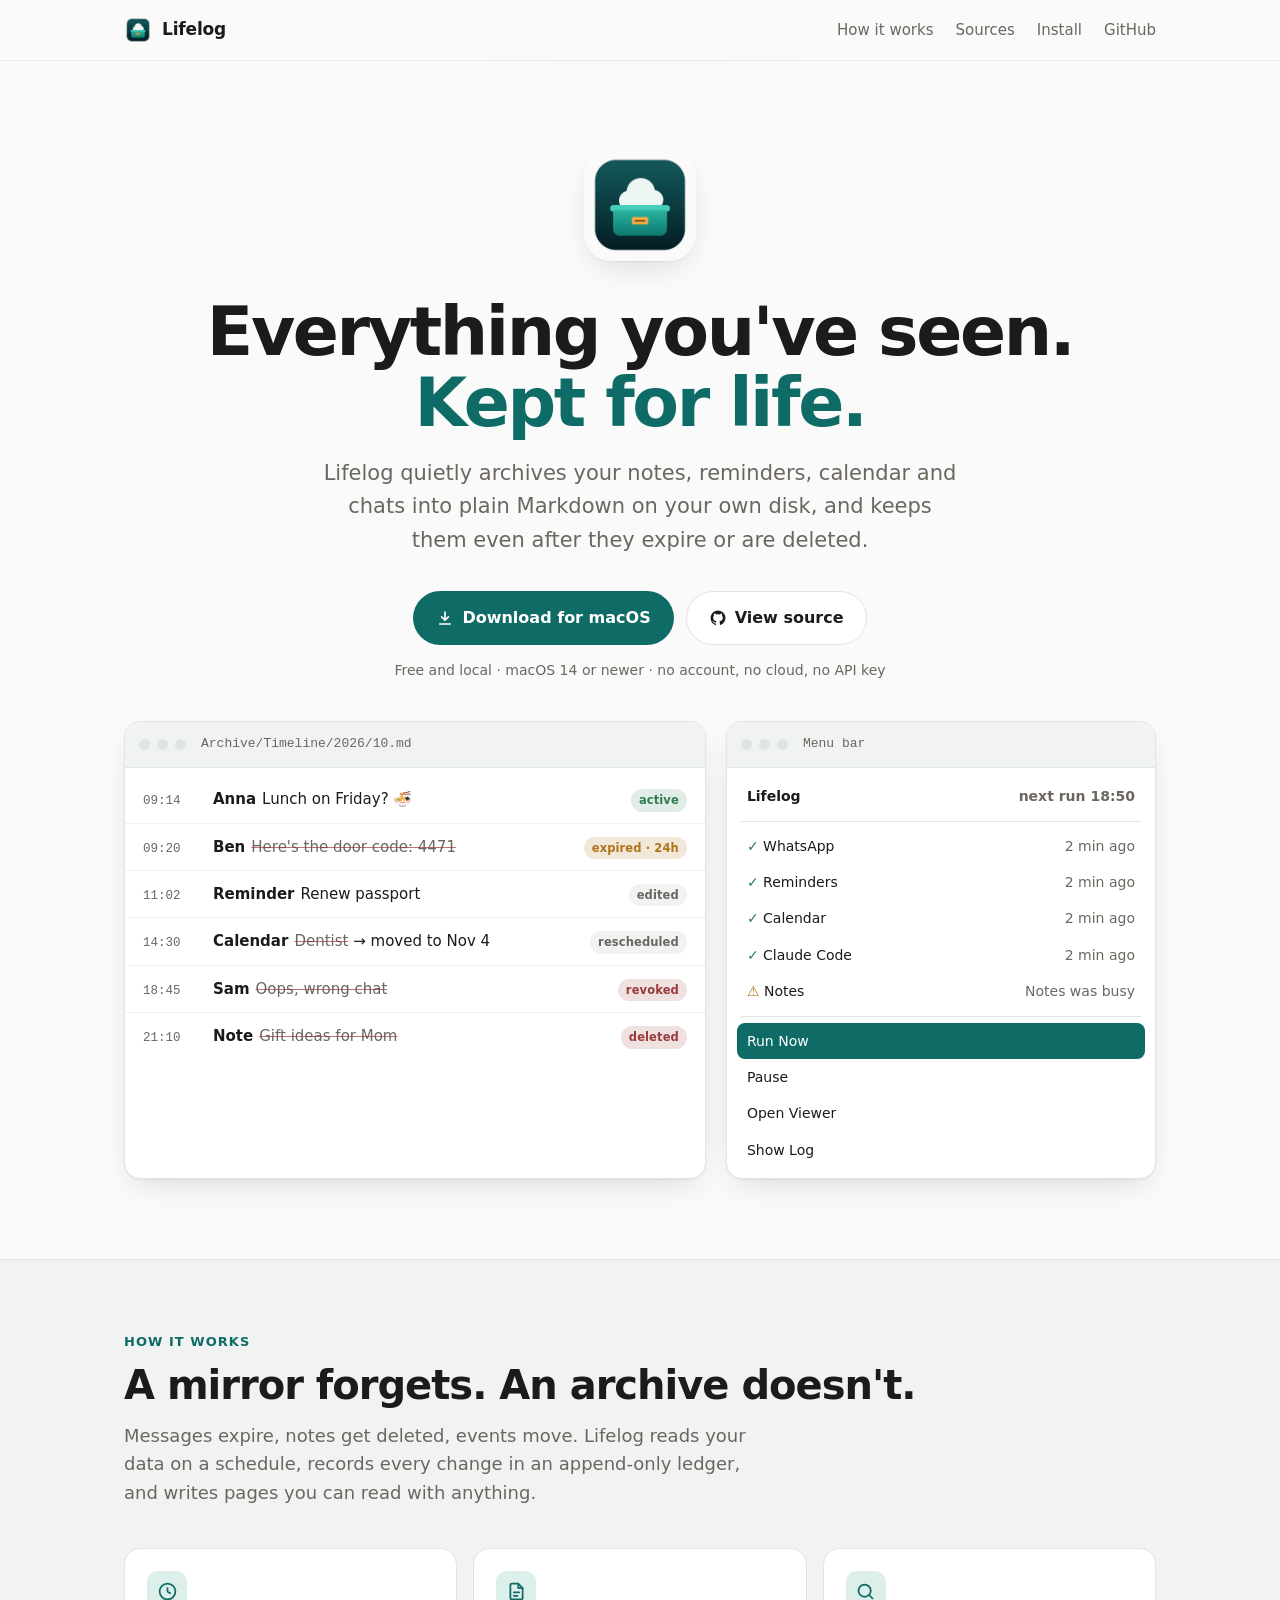
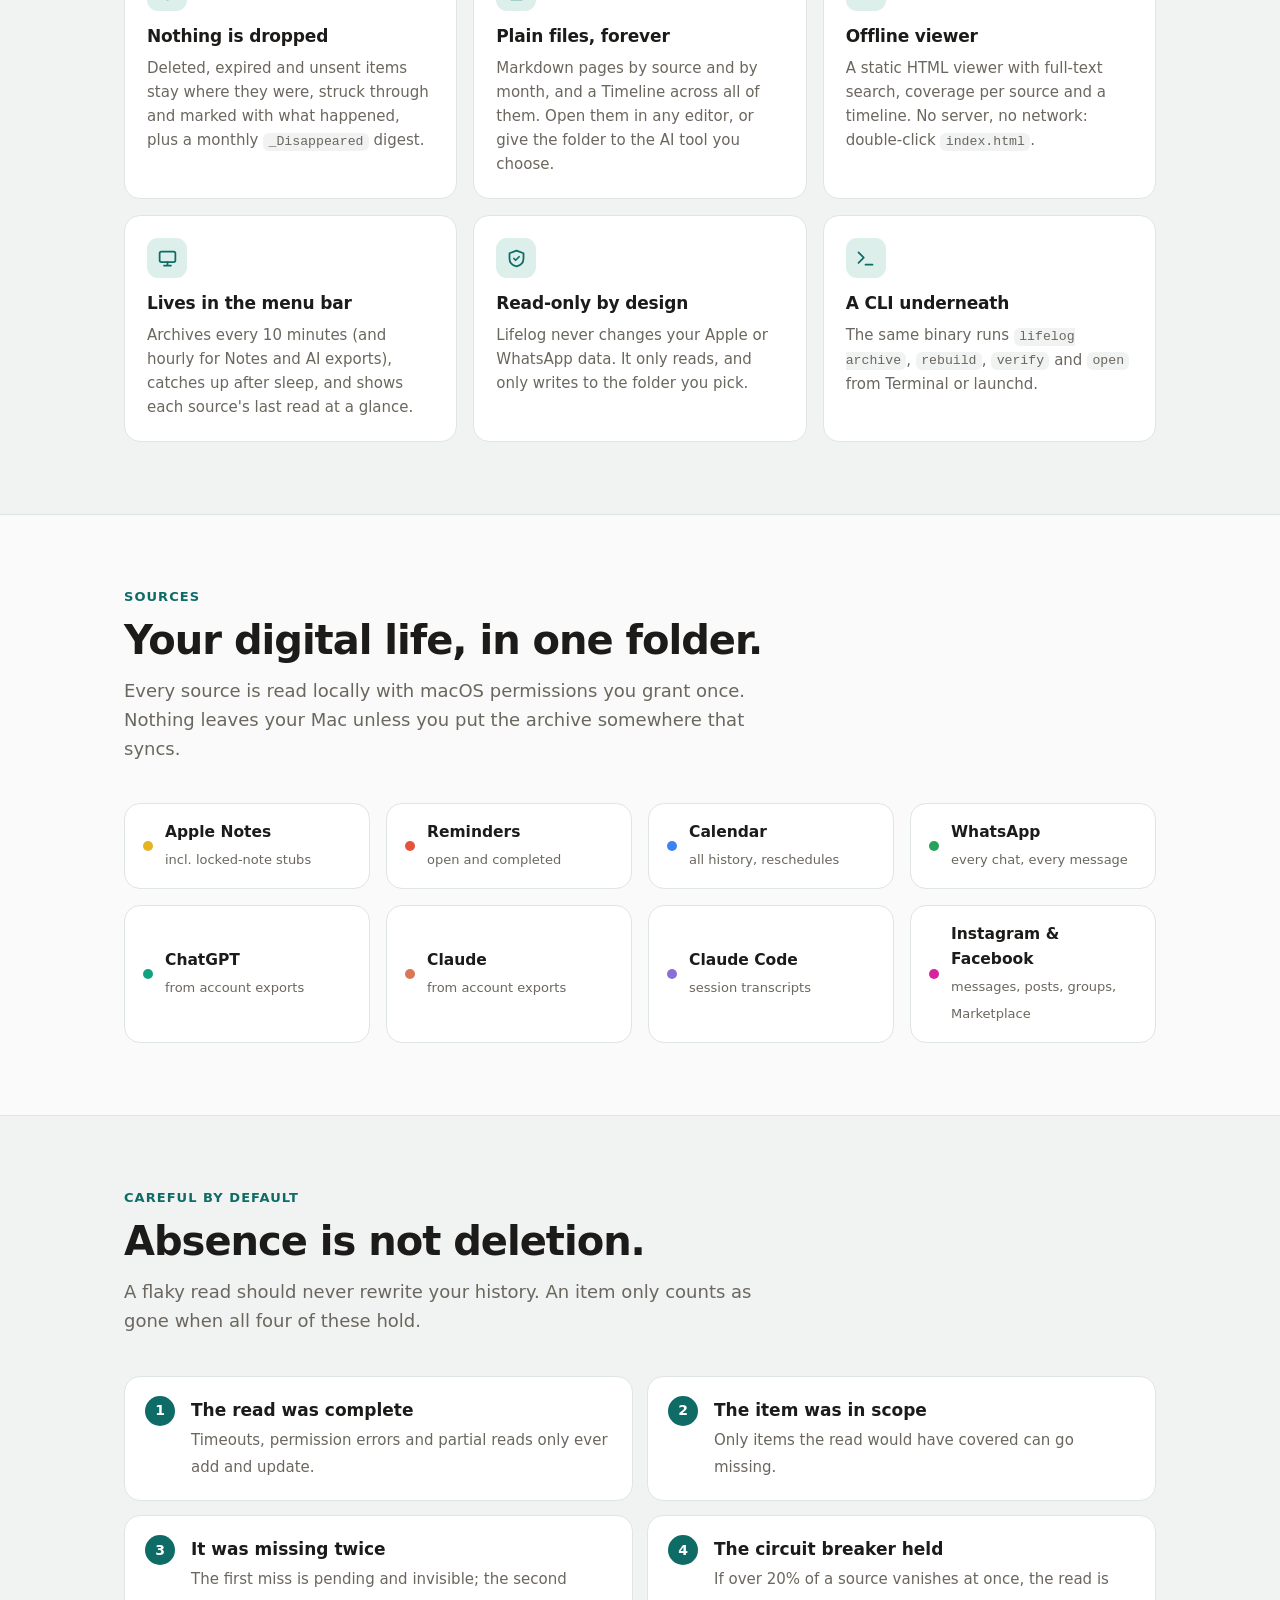
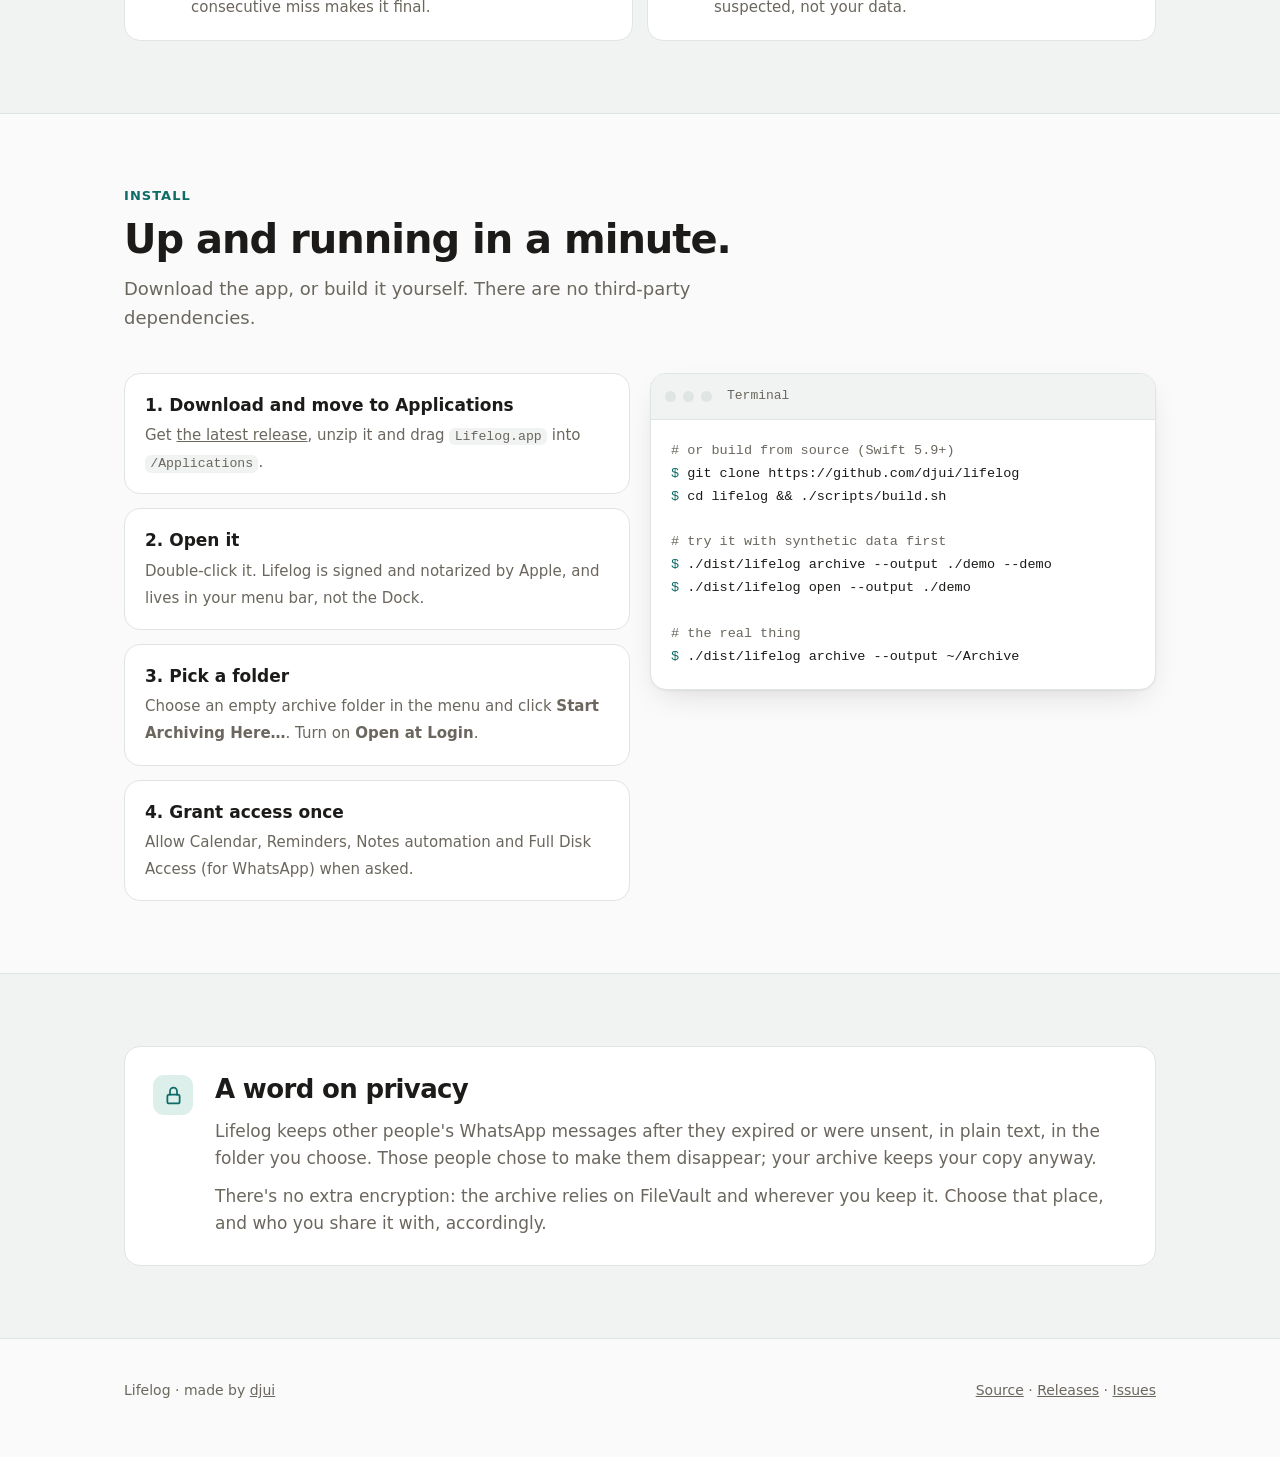
==== commit f0d016d7: "Archive Facebook activity from the Facebook export A new archive-only source, `facebook`, reads the " ====
--- a/docs/index.html
+++ b/docs/index.html
@@ -4,7 +4,7 @@
 <meta charset="utf-8">
 <meta name="viewport" content="width=device-width, initial-scale=1">
 <title>Lifelog — a lifelong archive of your Mac</title>
-<meta name="description" content="Lifelog keeps a local, read-only, lifelong archive of your Apple Notes, Reminders, Calendar, WhatsApp chats, Instagram and Messenger messages, ChatGPT and Claude exports, and Claude Code transcripts, as Markdown plus an offline viewer.">
+<meta name="description" content="Lifelog keeps a local, read-only, lifelong archive of your Apple Notes, Reminders, Calendar, WhatsApp chats, Instagram and Messenger messages, Facebook activity, ChatGPT and Claude exports, and Claude Code transcripts, as Markdown plus an offline viewer.">
 <meta property="og:title" content="Lifelog">
 <meta property="og:description" content="A local, read-only, lifelong archive of your notes, reminders, calendar and chats. Nothing is dropped.">
 <meta property="og:image" content="https://djui.github.io/lifelog/icon.png">
@@ -284,7 +284,7 @@
       <div class="tile source"><span class="dot" style="background:#10a37f"></span><div><b>ChatGPT</b><small>from account exports</small></div></div>
       <div class="tile source"><span class="dot" style="background:#d97757"></span><div><b>Claude</b><small>from account exports</small></div></div>
       <div class="tile source"><span class="dot" style="background:#8b6fd6"></span><div><b>Claude Code</b><small>session transcripts</small></div></div>
-      <div class="tile source"><span class="dot" style="background:#d6249f"></span><div><b>Instagram &amp; Messenger</b><small>from Meta exports</small></div></div>
+      <div class="tile source"><span class="dot" style="background:#d6249f"></span><div><b>Instagram &amp; Facebook</b><small>messages, posts, groups, Marketplace</small></div></div>
     </div>
   </div>
 </section>
@@ -312,7 +312,7 @@
       <ol class="steps">
         <li><b>1. Download and move to Applications</b><span>Get <a href="https://github.com/djui/lifelog/releases/latest">the latest release</a>, unzip it and drag <code>Lifelog.app</code> into <code>/Applications</code>.</span></li>
         <li><b>2. Open it</b><span>Double-click it. Lifelog is signed and notarized by Apple, and lives in your menu bar, not the Dock.</span></li>
-        <li><b>3. Pick a folder</b><span>Choose an empty archive folder in Settings and click <b>Start Archiving Here…</b>. Turn on <b>Open at Login</b>.</span></li>
+        <li><b>3. Pick a folder</b><span>Choose an empty archive folder in the menu and click <b>Start Archiving Here…</b>. Turn on <b>Open at Login</b>.</span></li>
         <li><b>4. Grant access once</b><span>Allow Calendar, Reminders, Notes automation and Full Disk Access (for WhatsApp) when asked.</span></li>
       </ol>
       <div class="card">
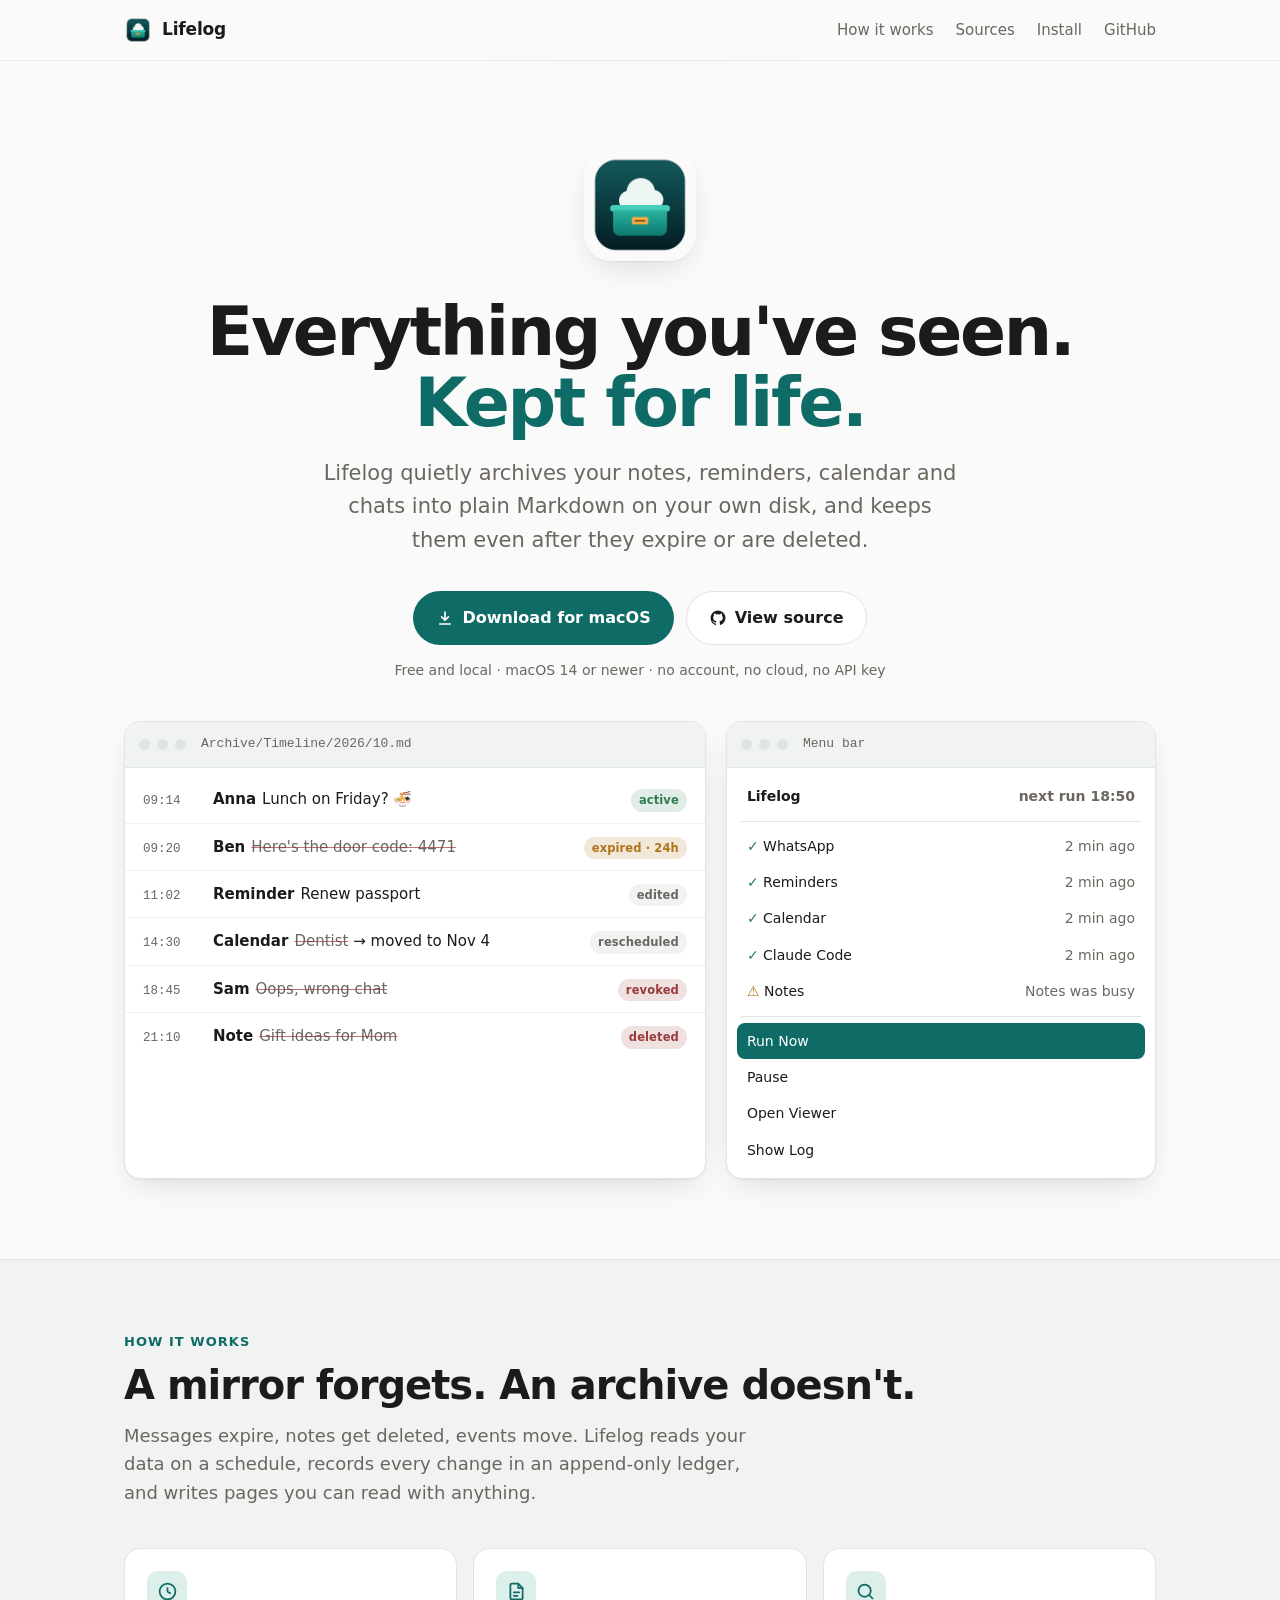
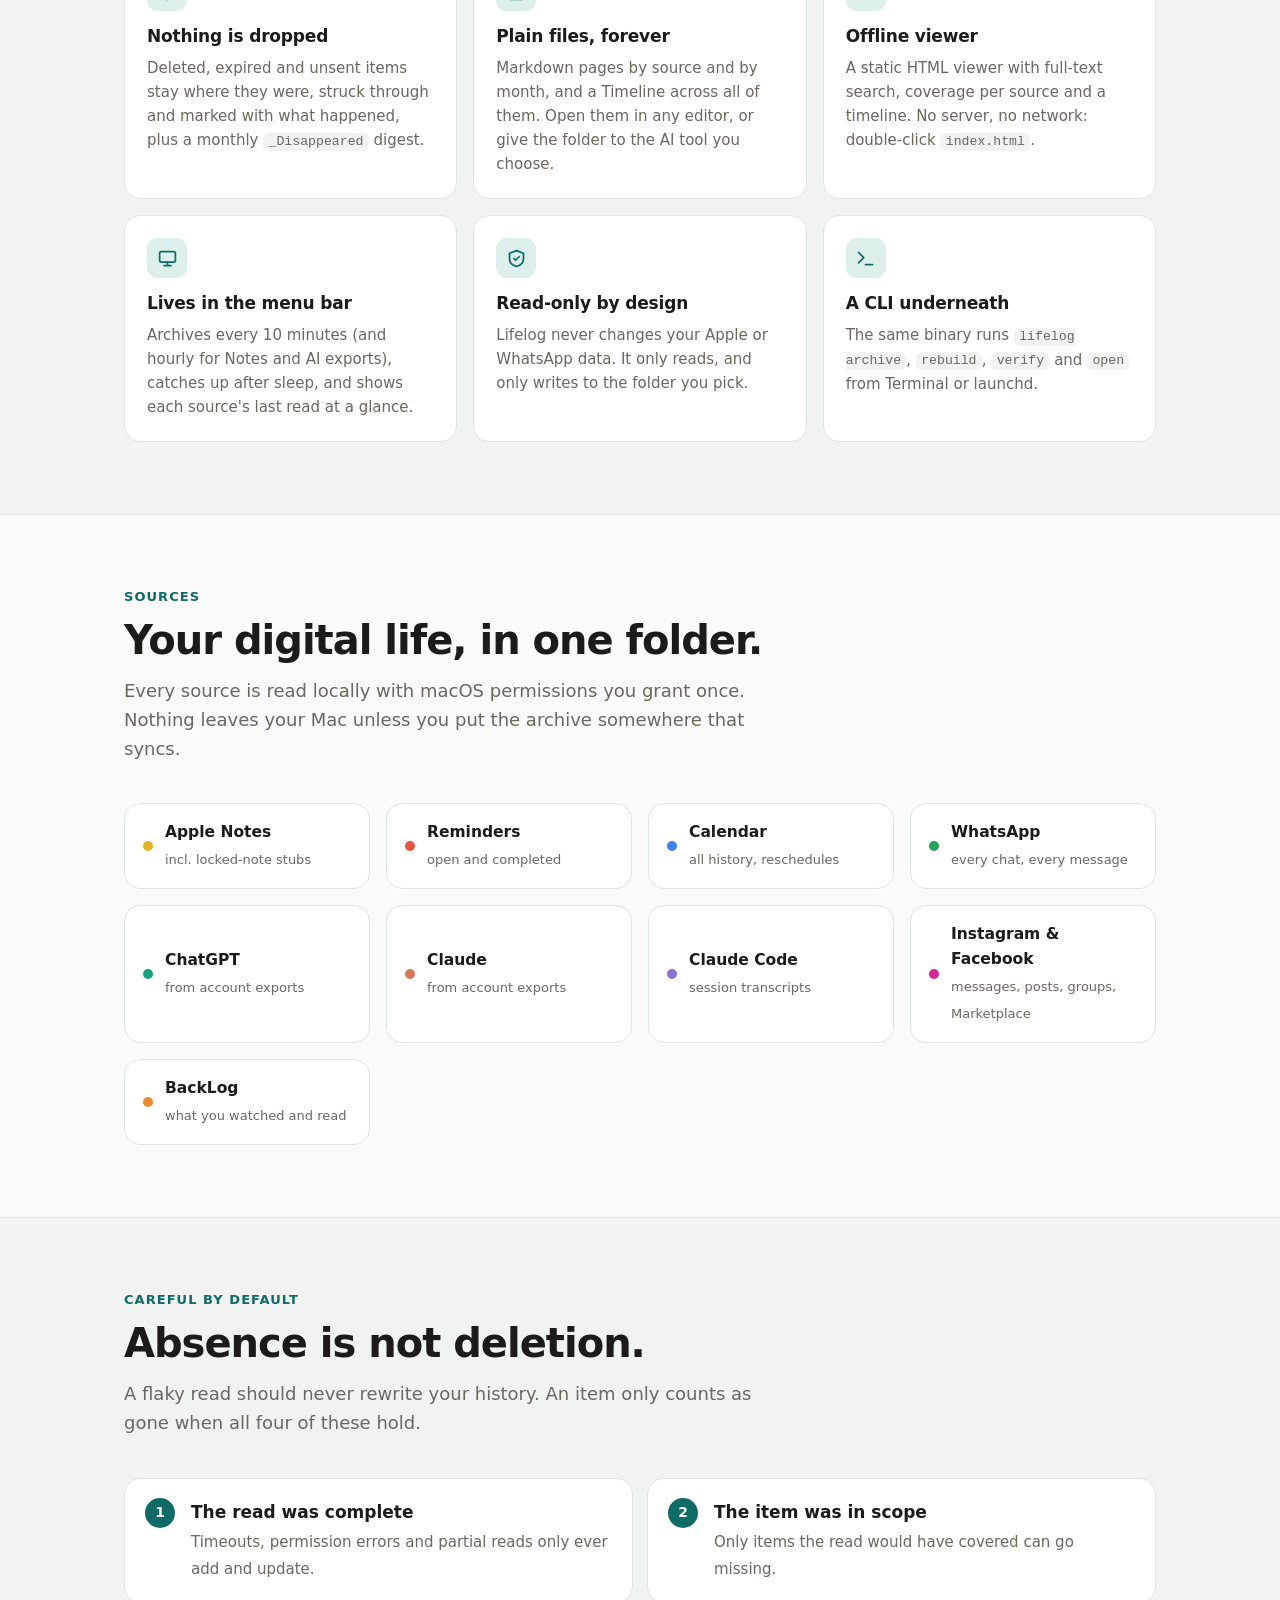
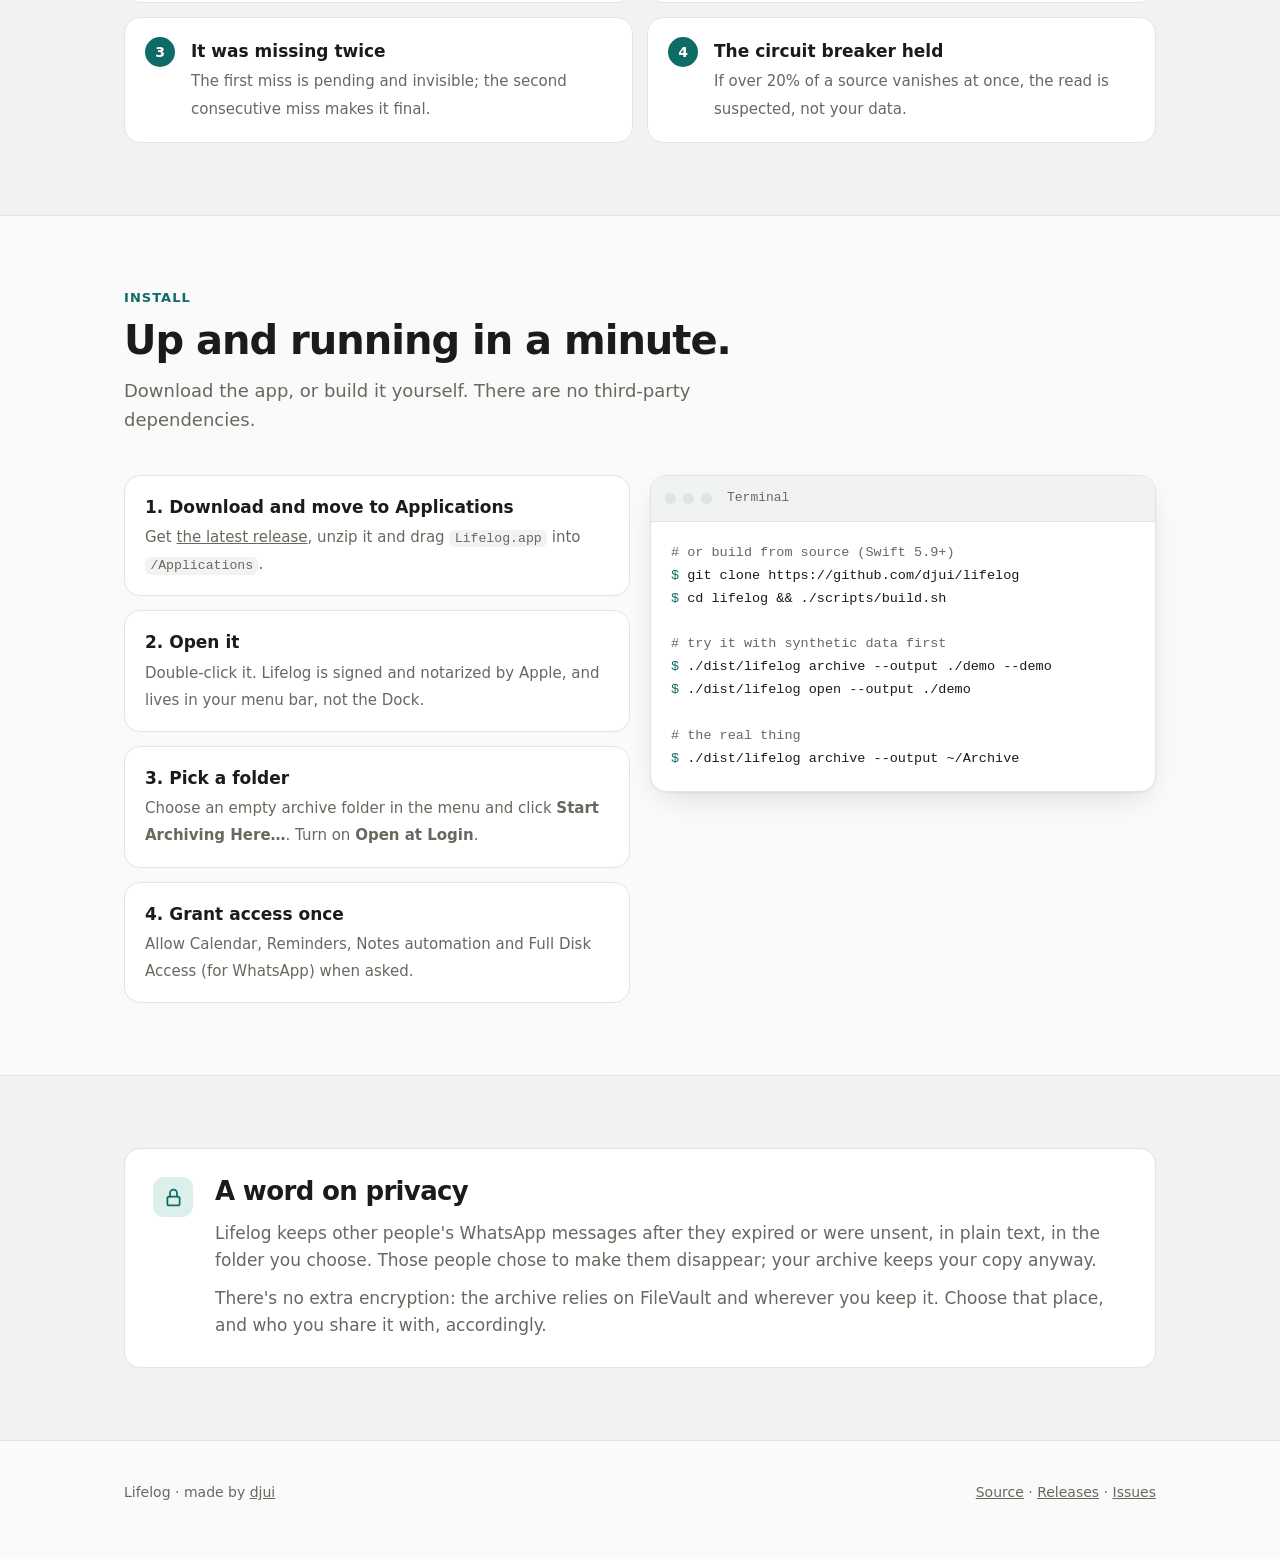
==== commit 17f0d4c2: "Archive BackLog history as a new source A new source, `backlog`, reads the library of BackLog, the w" ====
--- a/docs/index.html
+++ b/docs/index.html
@@ -4,7 +4,7 @@
 <meta charset="utf-8">
 <meta name="viewport" content="width=device-width, initial-scale=1">
 <title>Lifelog — a lifelong archive of your Mac</title>
-<meta name="description" content="Lifelog keeps a local, read-only, lifelong archive of your Apple Notes, Reminders, Calendar, WhatsApp chats, Instagram and Messenger messages, Facebook activity, ChatGPT and Claude exports, and Claude Code transcripts, as Markdown plus an offline viewer.">
+<meta name="description" content="Lifelog keeps a local, read-only, lifelong archive of your Apple Notes, Reminders, Calendar, WhatsApp chats, Instagram and Messenger messages, Facebook activity, ChatGPT and Claude exports, Claude Code transcripts, and BackLog history, as Markdown plus an offline viewer.">
 <meta property="og:title" content="Lifelog">
 <meta property="og:description" content="A local, read-only, lifelong archive of your notes, reminders, calendar and chats. Nothing is dropped.">
 <meta property="og:image" content="https://djui.github.io/lifelog/icon.png">
@@ -285,6 +285,7 @@
       <div class="tile source"><span class="dot" style="background:#d97757"></span><div><b>Claude</b><small>from account exports</small></div></div>
       <div class="tile source"><span class="dot" style="background:#8b6fd6"></span><div><b>Claude Code</b><small>session transcripts</small></div></div>
       <div class="tile source"><span class="dot" style="background:#d6249f"></span><div><b>Instagram &amp; Facebook</b><small>messages, posts, groups, Marketplace</small></div></div>
+      <div class="tile source"><span class="dot" style="background:#f08a24"></span><div><b>BackLog</b><small>what you watched and read</small></div></div>
     </div>
   </div>
 </section>
